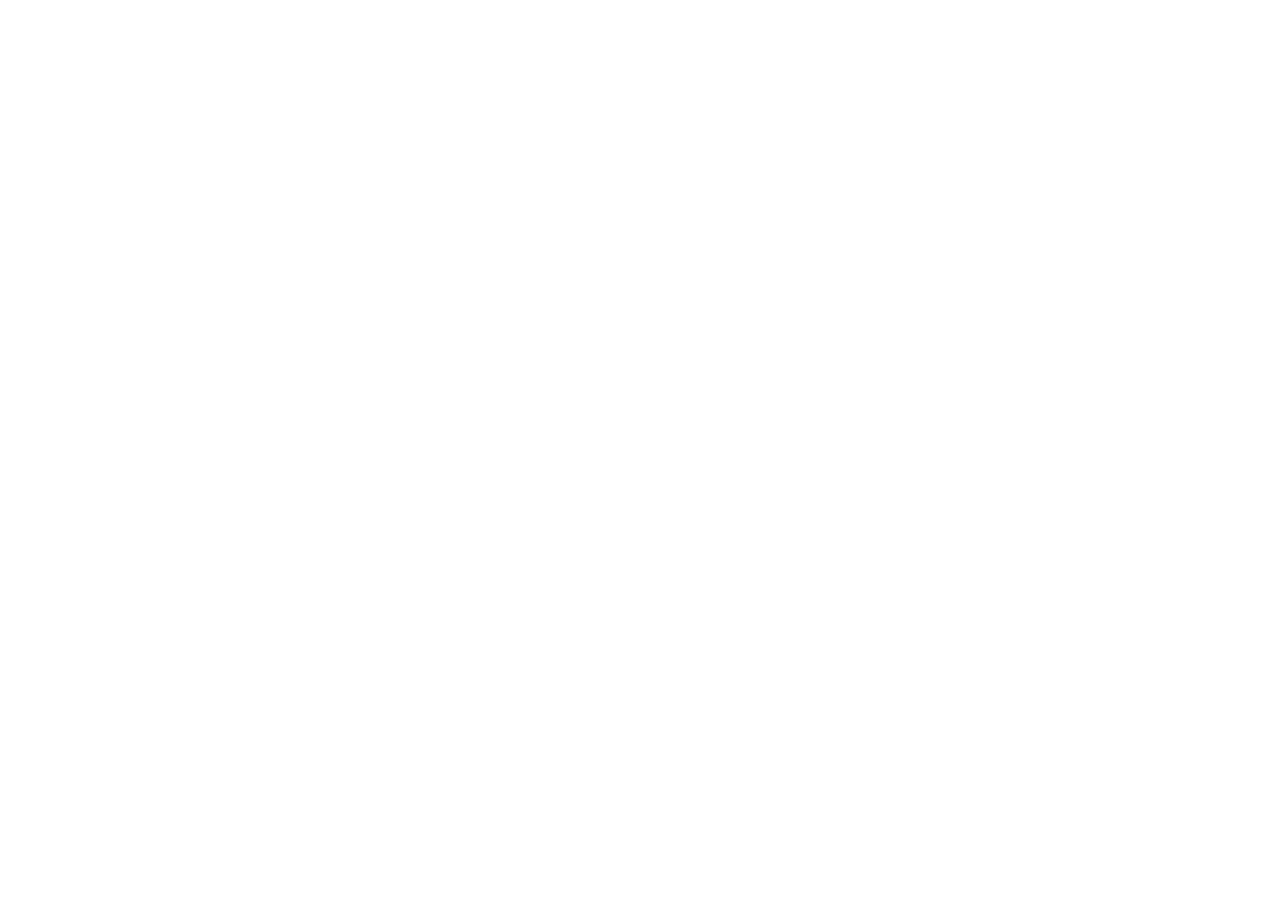
==== index.html @ 8c5609a4 "first commit" ====
<!DOCTYPE html>
<html lang="en">
<head>
    <meta charset="UTF-8">
    <meta name="viewport" content="width=device-width, initial-scale=1.0">
    <title>Document</title>
</head>
<body>
    
</body>
</html>
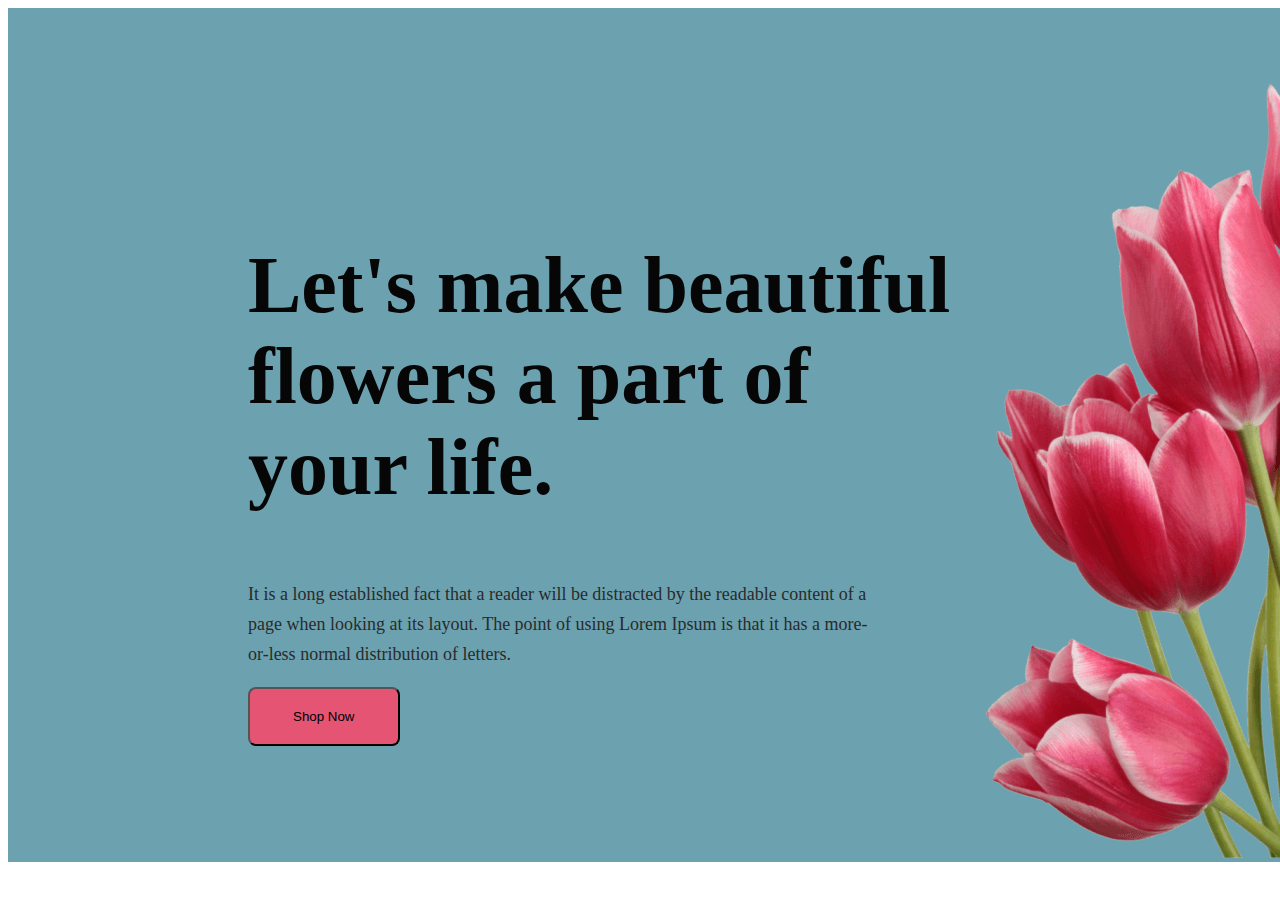
==== commit b2d68e50: "first commit" ====
--- a/index.html
+++ b/index.html
@@ -3,9 +3,36 @@
 <head>
     <meta charset="UTF-8">
     <meta name="viewport" content="width=device-width, initial-scale=1.0">
-    <title>Document</title>
+    <title>online flower shop</title>
+    <link rel="stylesheet" href="style/style.css">
 </head>
 <body>
     
+<header>
+
+
+<div class="banner">
+<div class="banner-conten">
+    <h2 class="banner-taitel">Let's make beautiful flowers a part of your life.</h2>
+<p class="pragraph">It is a long established fact that a reader will be distracted by the readable content of a page when looking at its layout. The point of using Lorem Ipsum is that it has a more-or-less normal distribution of letters.</p>
+<button class="btn"> Shop Now </button>
+</div>
+<div>
+    <img class="pic" src="Flower Asset/pngwing 10.png" all="">
+</div>
+
+</div>
+
+
+</header>
+
+<main>
+
+</main>
+
+<footer>
+
+</footer>
+
 </body>
 </html>--- a/style/style.css
+++ b/style/style.css
@@ -0,0 +1,50 @@
+
+
+.banner {
+    padding:50px 1045px 0px 240px;
+    display:flex;
+    align-items:center;
+    justify-content:space-between;
+    background:#6ca2b0;
+}
+
+.pic{
+    width: 635px;
+height: 800px;
+flex-shrink: 0;
+background: url(<path-to-image>)
+50% / cover no-repeat;
+}
+.banner-taitel {
+display: flex;
+width: 708px;
+flex-direction: column;
+flex-shrink: 0;
+
+color: #060606;
+font-family: Lato;
+font-size: 80px;
+font-style: normal;
+font-weight: 800;
+line-height: normal;
+}
+.pragraph {
+display: flex;
+width: 634px;
+flex-direction: column;
+flex-shrink: 0;
+
+color:#2b2a2a;
+font-family: Lato;
+font-size: 18px;
+font-style: normal;
+font-weight: 400;
+line-height: 30px;
+}
+.btn {display: inline-flex;
+    padding: 20px 43px;
+    align-items: flex-start;
+    gap: 10px;
+    border-radius: 8px;
+    background: #E55473;
+}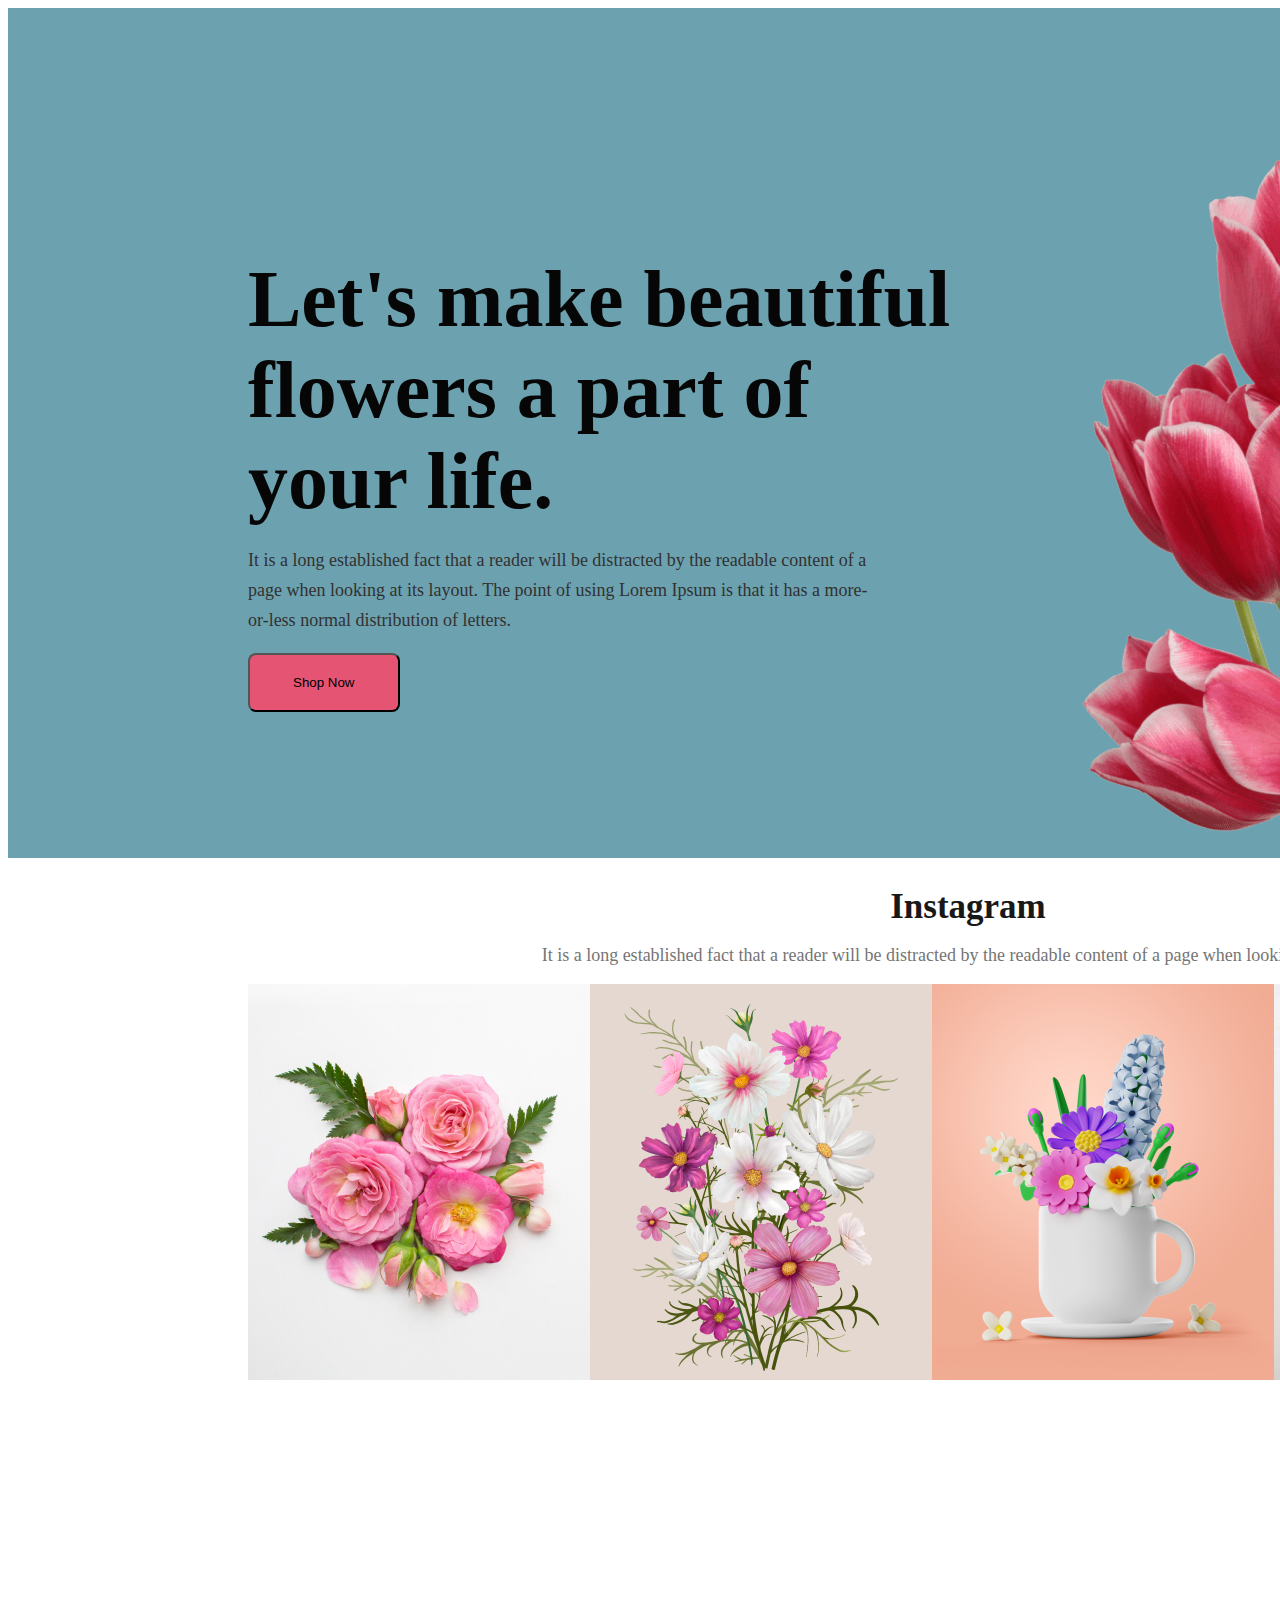
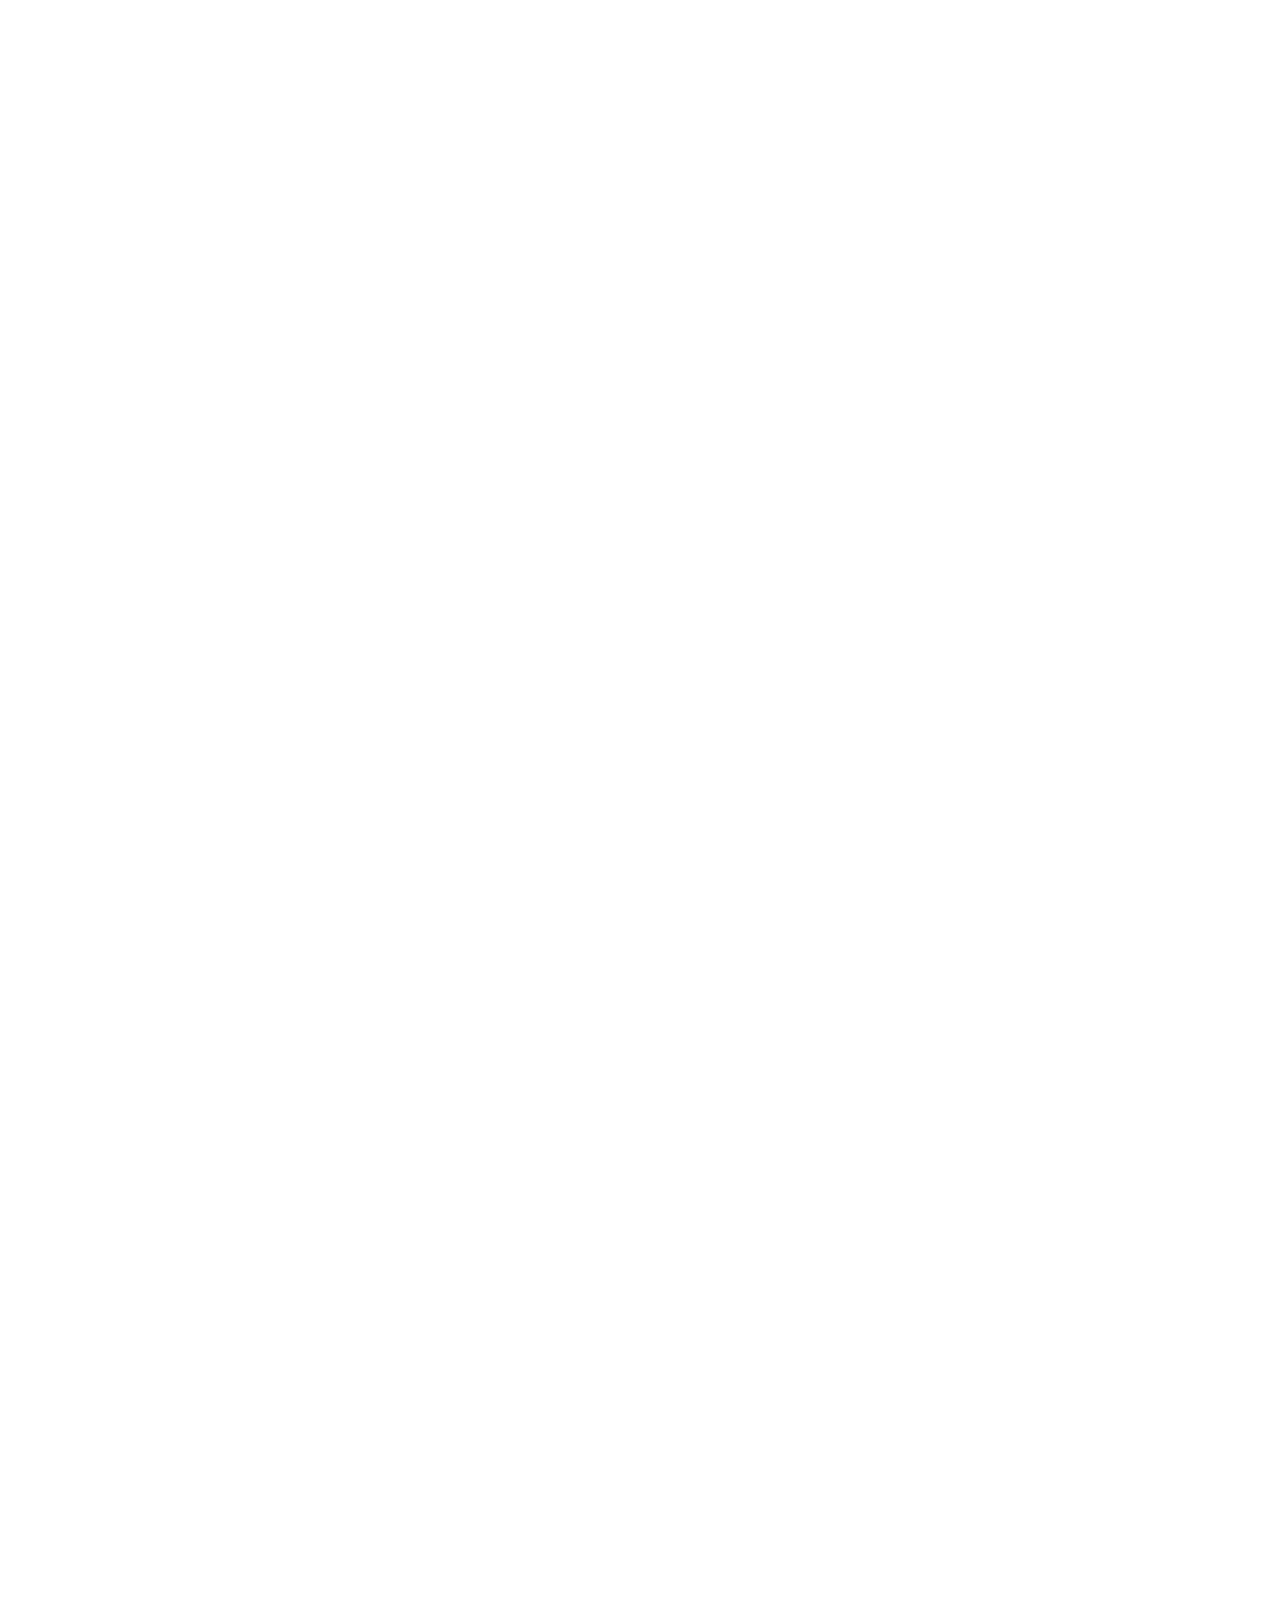
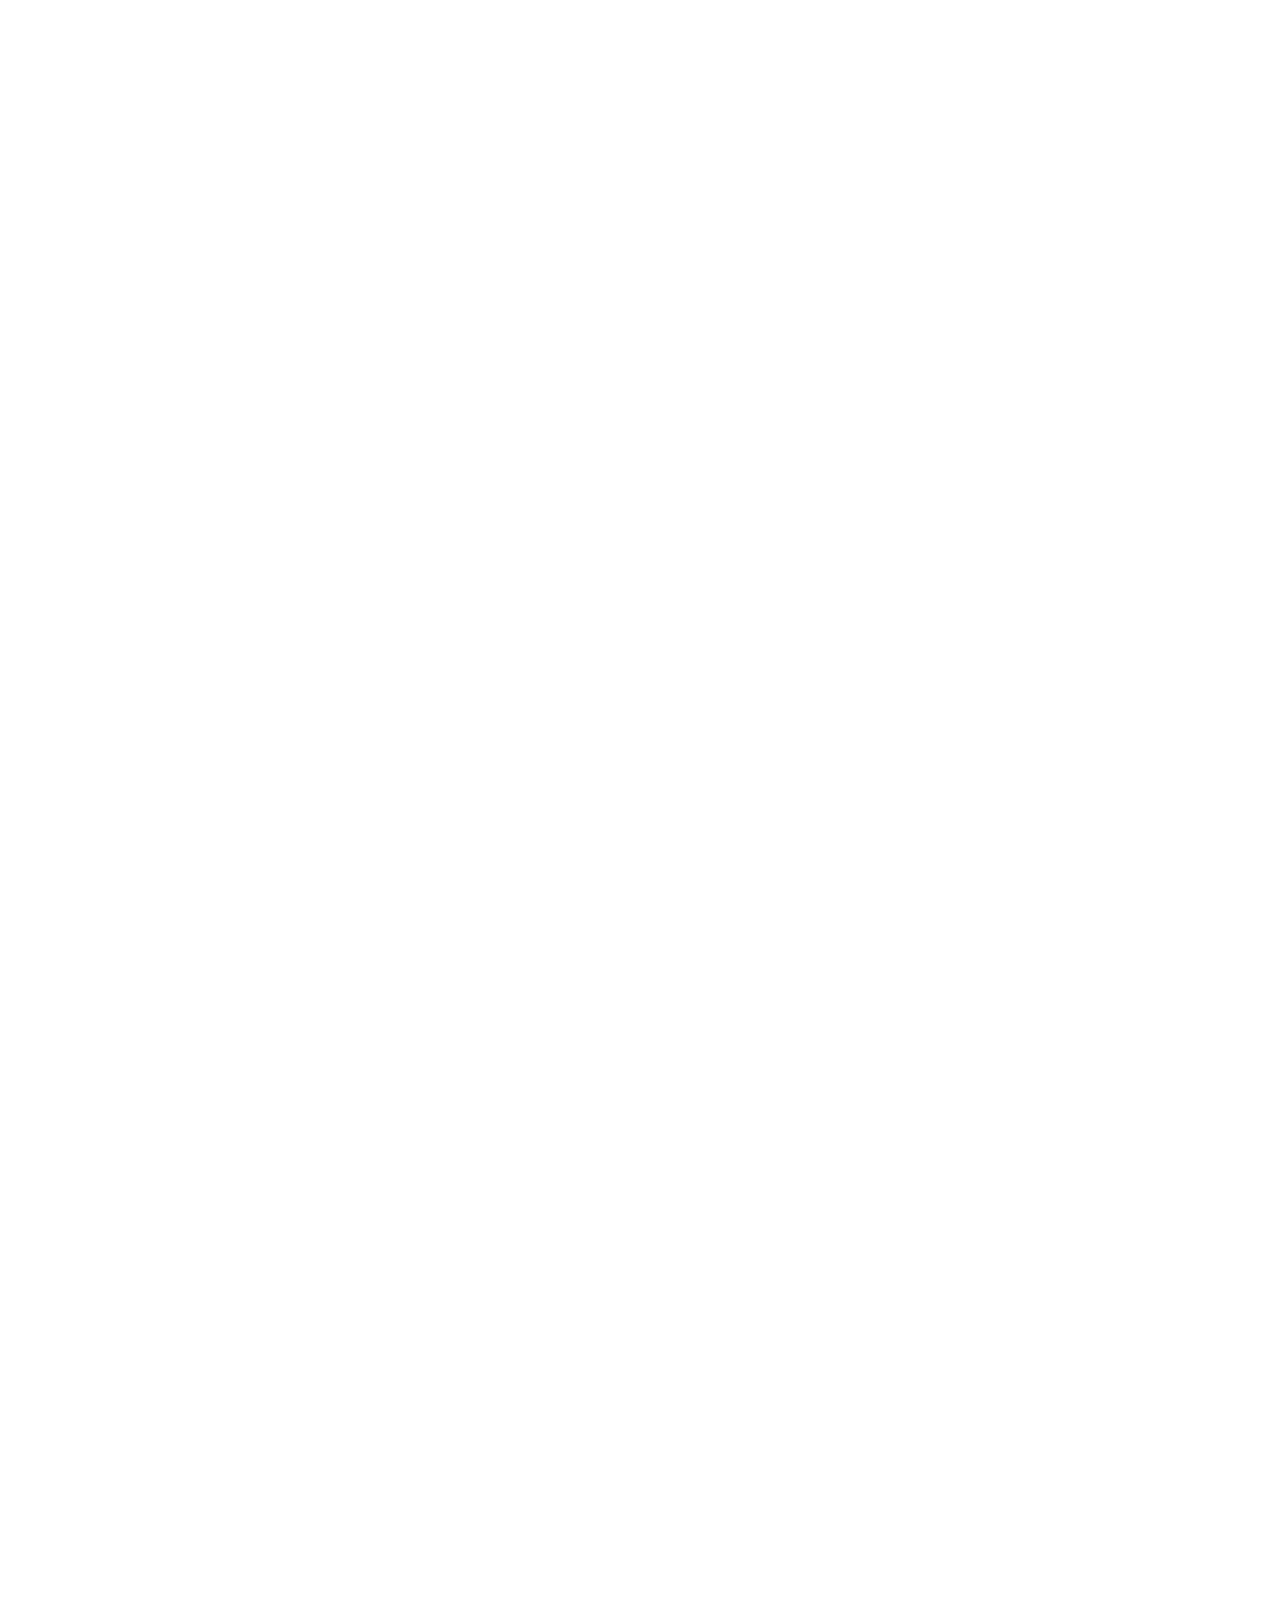
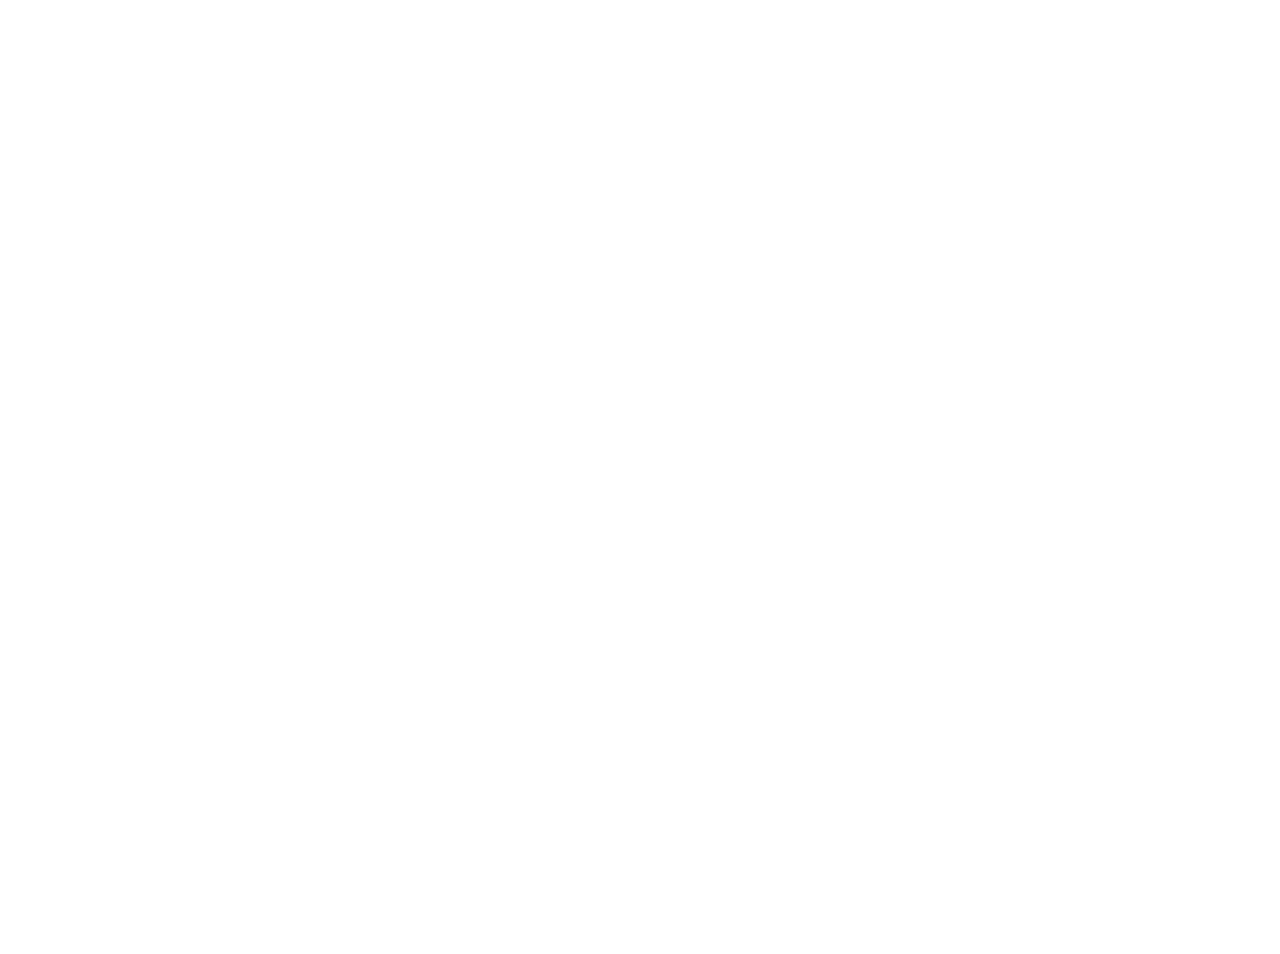
==== commit acc074dc: "first commit" ====
--- a/index.html
+++ b/index.html
@@ -8,9 +8,7 @@
 </head>
 <body>
     
-<header>
-
-
+<header class="header">
 <div class="banner">
 <div class="banner-conten">
     <h2 class="banner-taitel">Let's make beautiful flowers a part of your life.</h2>
@@ -20,14 +18,45 @@
 <div>
     <img class="pic" src="Flower Asset/pngwing 10.png" all="">
 </div>
+</div>
 
+
+<section class="desing"> 
+    <div class=" thim">
+        <h3 class="section-title">Instagram</h3>
+        <p id="what-i-do-description" class="section-description">It is a long established fact that a reader will be distracted by the readable content of a page when looking at its layout.
+        </p>
 </div>
+<div class="skills-container">
+    <div class="skill">
+        <img src="Flower Asset/Flower 01.png" alt="">
+
+    </div>
+    <div class="skill">
+        <img src="Flower Asset/Rectangle 4.png" alt="">
+
+    </div>
+    <div class="skill">
+        <img src="Flower Asset/Rectangle 5.png" alt="">
+    </div>
+    <div class="skill">
+        <img src="Flower Asset/Rectangle 6.png" alt="">
+    
+    </div>
+    
+</div>
+</section>
+
 
 
 </header>
 
+
+
+
+
 <main>
-
+<section></section>
 </main>
 
 <footer>
--- a/style/style.css
+++ b/style/style.css
@@ -1,50 +1,126 @@
 
-
+.header{
+    width: 1920px;
+    height: 850px;
+    background:#6ca2b0;
+}
 .banner {
-    padding:50px 1045px 0px 240px;
+    padding:40px 240px 0px 240px;
     display:flex;
     align-items:center;
     justify-content:space-between;
-    background:#6ca2b0;
 }
 
 .pic{
     width: 635px;
-height: 800px;
-flex-shrink: 0;
-background: url(<path-to-image>)
-50% / cover no-repeat;
+    height: 800px;
 }
 .banner-taitel {
-display: flex;
-width: 708px;
-flex-direction: column;
-flex-shrink: 0;
-
-color: #060606;
-font-family: Lato;
-font-size: 80px;
-font-style: normal;
-font-weight: 800;
-line-height: normal;
+    display: flex;
+    width: 708px;
+    flex-direction: column;
+    color: #060606;
+    font-family: Lato;
+    font-size: 80px;
+    font-weight: 800;
+    margin-bottom: 0px;
 }
 .pragraph {
-display: flex;
-width: 634px;
-flex-direction: column;
-flex-shrink: 0;
+    display: flex;
+    width: 634px;
+    color:#323131;
+    font-family: Lato;
+    font-size: 18px;
+    font-weight: 400;
+    line-height: 30px;
+}
+.btn {
+    display: inline-flex;
+    padding: 20px 43px;
+    align-items: flex-start;
+    gap: 10px;
+    border-radius: 8px;
+    background: #E55473;
+}
 
-color:#2b2a2a;
+
+
+
+.about{
+    width: 1922px;
+    height: 620px;
+    flex-shrink: 0;
+    border-radius: 8px;
+background: rgba(229, 84, 115, 0.05);
+}
+.class-about{
+    text-align: center;
+}
+.about-taitle{
+    color: #272727;
+    font-family: Lato;
+    font-size: 40px;
+    font-style: normal;
+    font-weight: 800;
+    line-height: normal;
+}
+.about-descriptionn{
+    display: flex;
+    width: 594px;
+    flex-direction: column;
+    flex-shrink: 0;
+    color: rgba(39, 39, 39, 0.60);
+text-align: center;
 font-family: Lato;
 font-size: 18px;
 font-style: normal;
 font-weight: 400;
 line-height: 30px;
 }
-.btn {display: inline-flex;
+.sbout-btn{
+   
+    display: inline-flex;
     padding: 20px 43px;
     align-items: flex-start;
     gap: 10px;
     border-radius: 8px;
-    background: #E55473;
+background: #E55473;
+}
+.photo{
+width: 318px;
+height: 420px;
+flex-shrink: 0;
+
+}
+
+
+
+
+.skills-container{
+    display: flex;
+    width: 342px;
+height: 396px;
+flex-shrink: 0;
+margin-right: 240px;
+margin-left: 240px;
+background: #FFF;
+}
+.desing{
+width: 1920px;
+height: 4867px;
+}
+
+.section-title {
+    color: #181818;
+    text-align: center;
+    font-size: 35px;
+    font-weight: 700;
+    margin-bottom: 0px;
+
+}
+.section-description {
+    color: #757575;
+    text-align: center;
+    font-size: 18px;
+   gap: 50px;
 }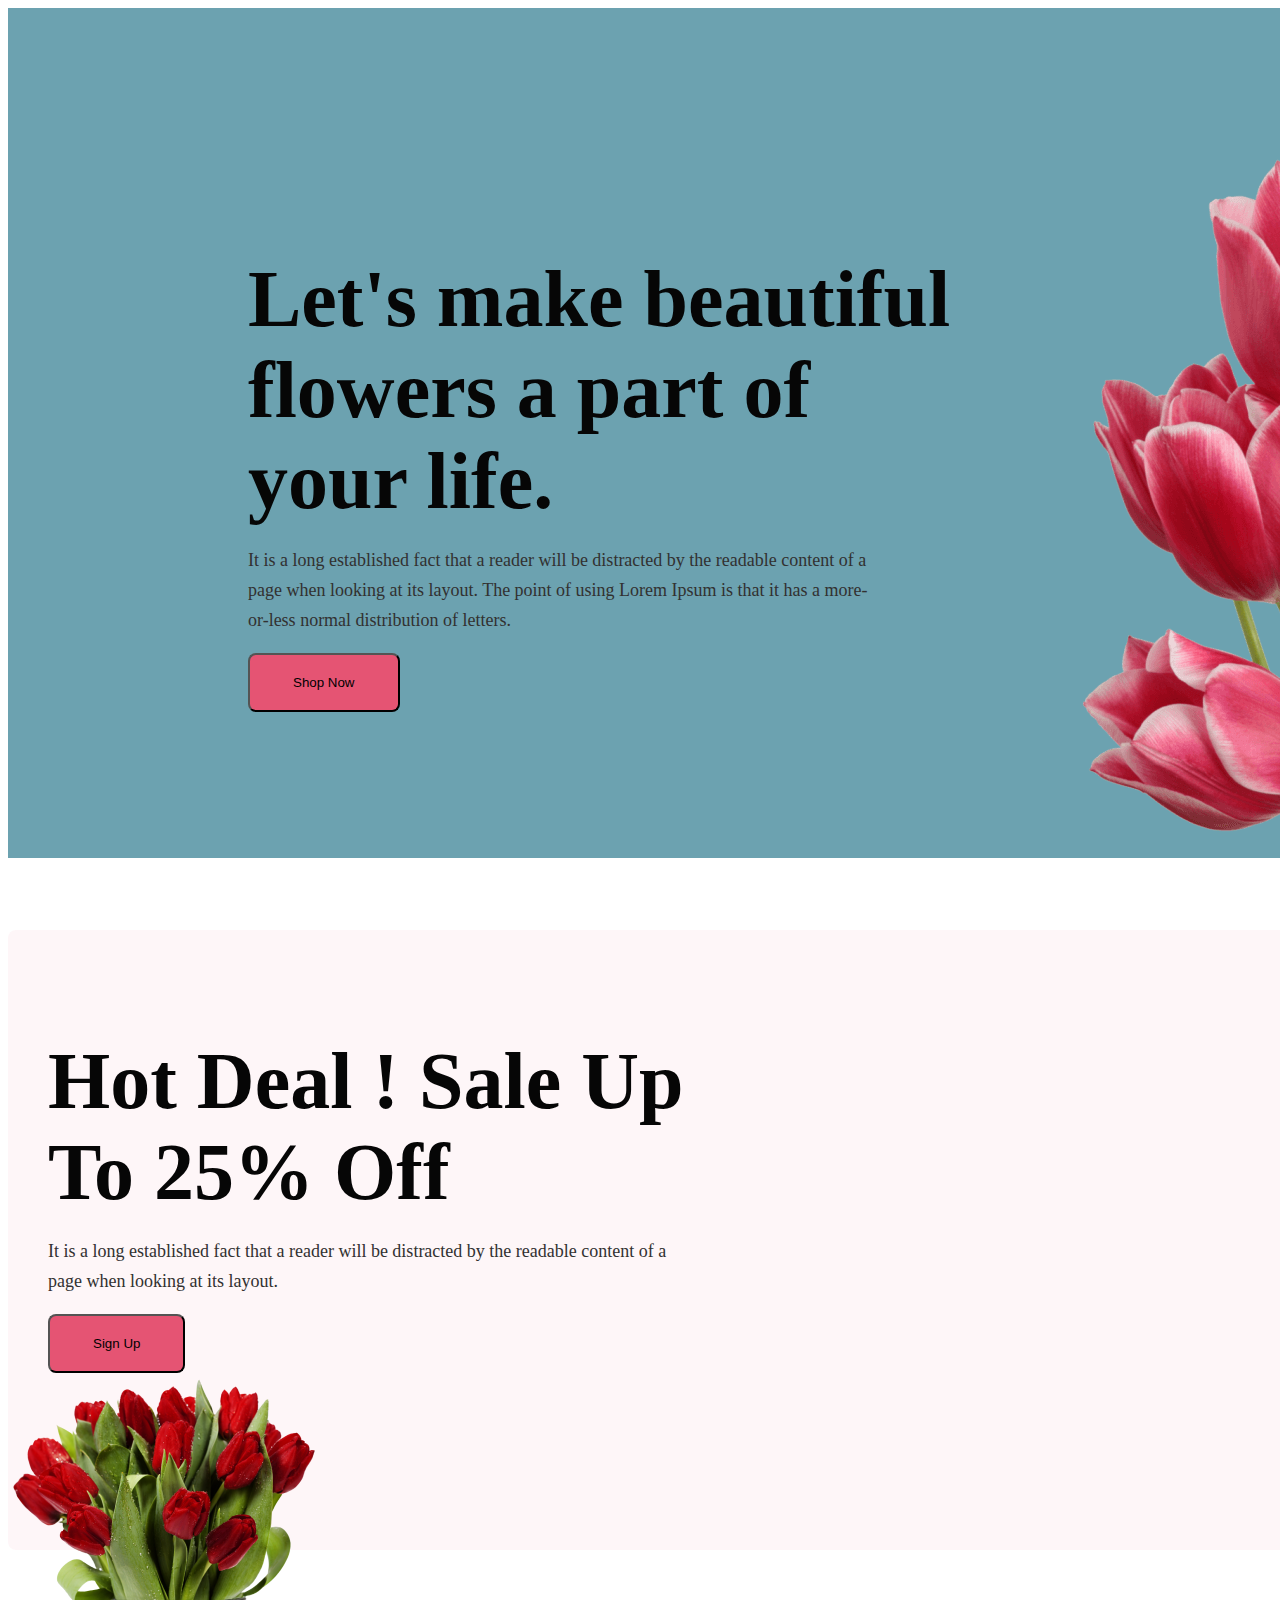
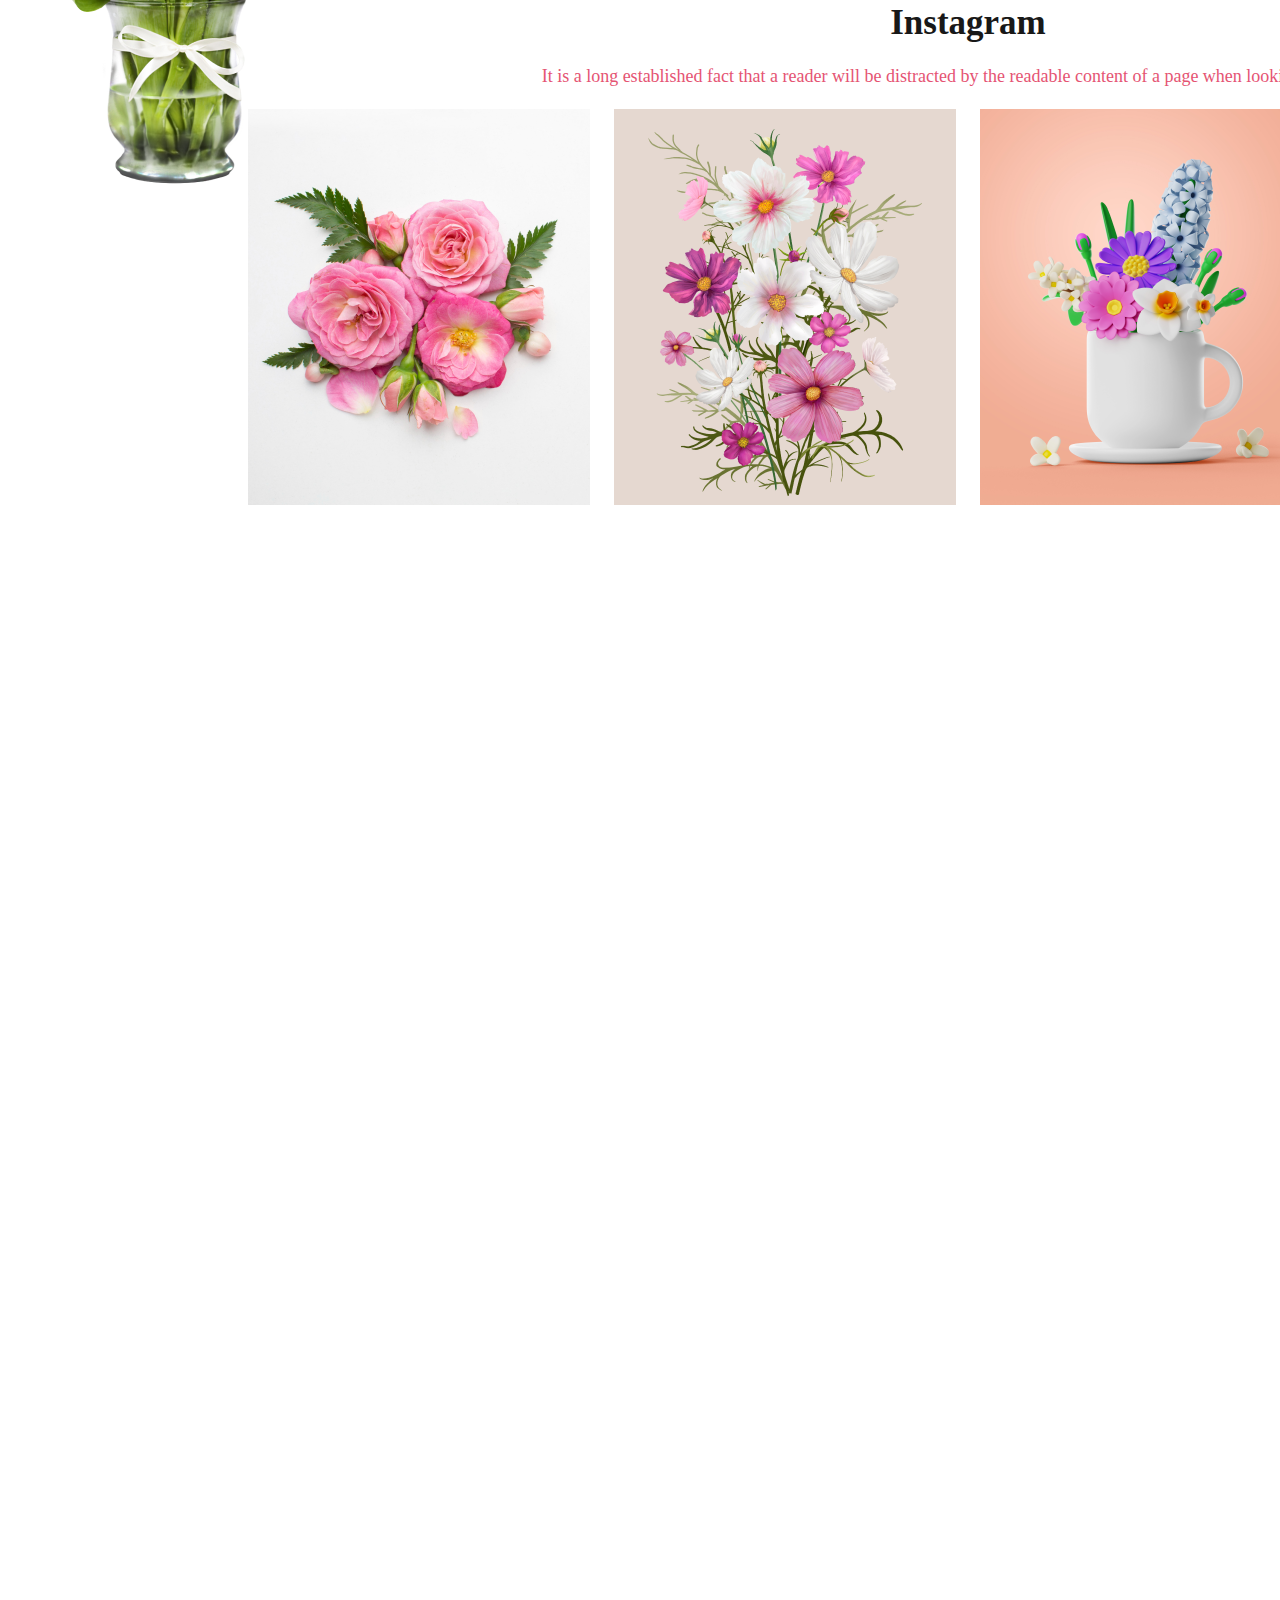
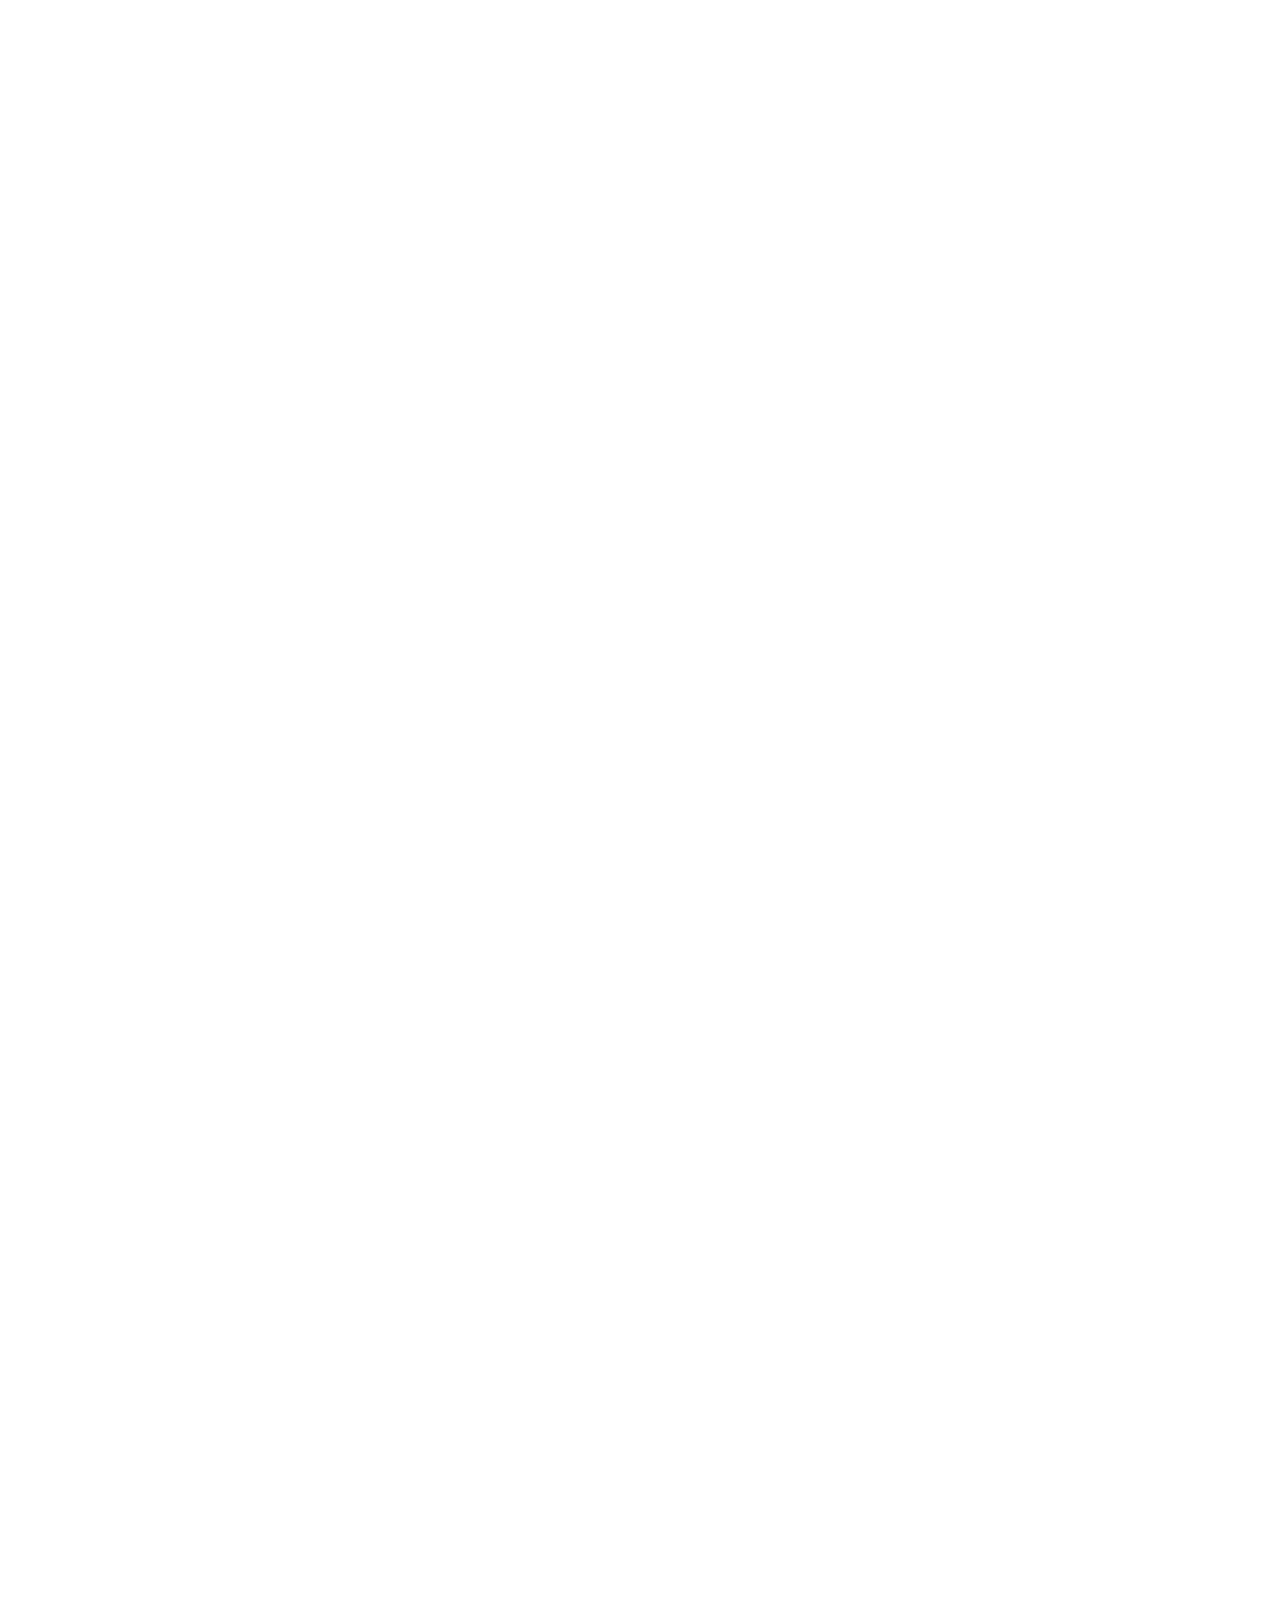
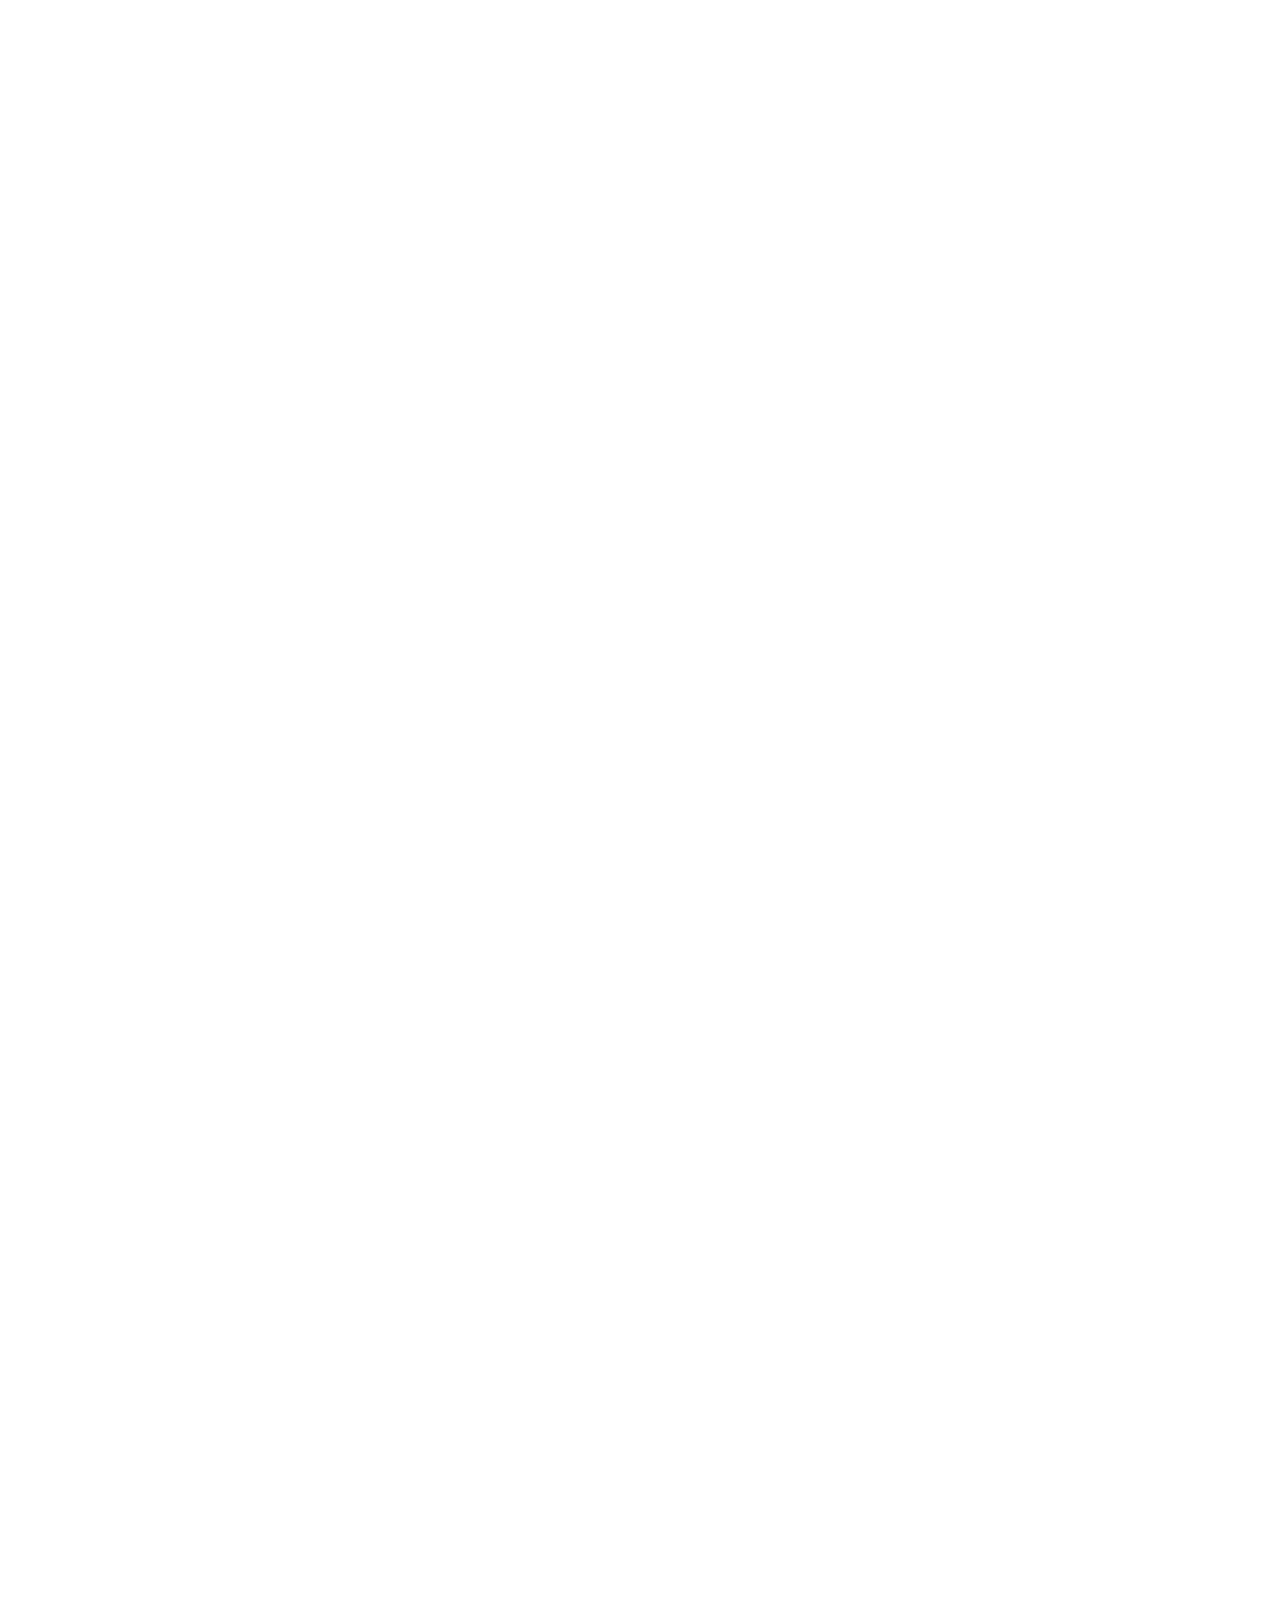
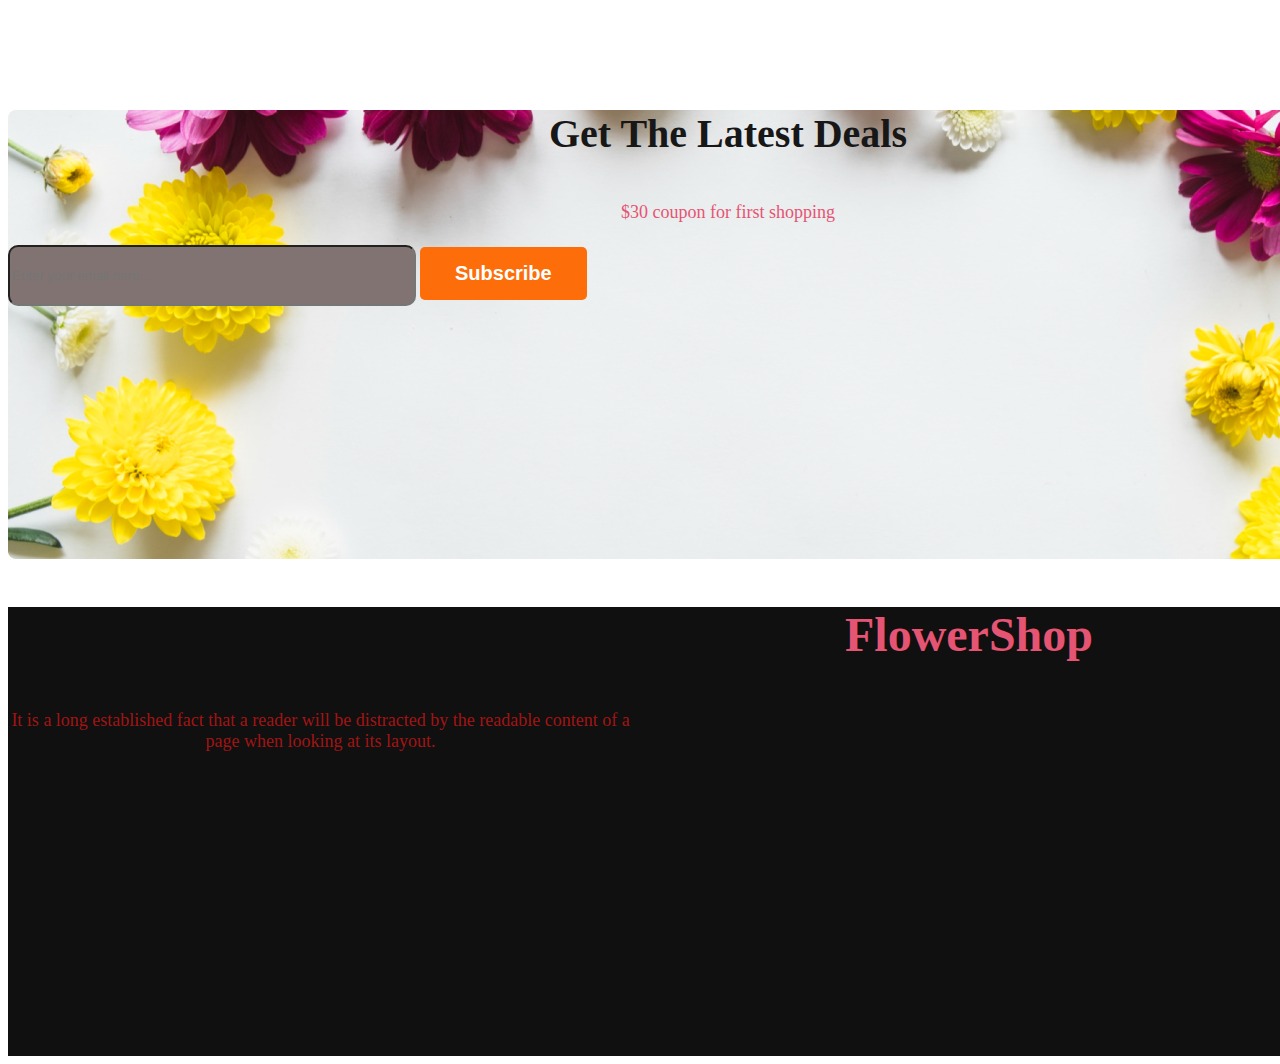
==== commit 824cec13: "first commit" ====
--- a/index.html
+++ b/index.html
@@ -4,11 +4,16 @@
     <meta charset="UTF-8">
     <meta name="viewport" content="width=device-width, initial-scale=1.0">
     <title>online flower shop</title>
+    <link rel="preconnect" href="https://fonts.googleapis.com">
+    <link rel="preconnect" href="https://fonts.gstatic.com" crossorigin>
+    <link href="https://fonts.googleapis.com/css2?family=Open+Sans:ital,wght@0,700;0,800;1,400&display=swap" rel="stylesheet">
+
     <link rel="stylesheet" href="style/style.css">
 </head>
 <body>
     
-<header class="header">
+<header>
+    <section class="header">
 <div class="banner">
 <div class="banner-conten">
     <h2 class="banner-taitel">Let's make beautiful flowers a part of your life.</h2>
@@ -16,11 +21,31 @@
 <button class="btn"> Shop Now </button>
 </div>
 <div>
-    <img class="pic" src="Flower Asset/pngwing 10.png" all="">
+    <img class="pic" src="imagas/pngwing 10.png" all="">
 </div>
 </div>
+</section>
+<br>
+<br>
+<br>
+<br>
+<section class="header-name">
+
+    <div class="main">
+        <div class="banner-conten">
+            <h2 class="banner-taitel">Hot Deal ! Sale Up To 25% Off</h2>
+        <p class="pragraph">It is a long established fact that a reader will be distracted by the readable content of a page when looking at its layout.</p>
+        <button class="btn"> Sign Up </button>
+        </div>
+    </div>
+        <div>
+
+            <img class="pngwing8" src="imagas/pngwing 8.png" all="">
+        </div>
 
 
+</section>
+<br>
 <section class="desing"> 
     <div class=" thim">
         <h3 class="section-title">Instagram</h3>
@@ -29,38 +54,40 @@
 </div>
 <div class="skills-container">
     <div class="skill">
-        <img src="Flower Asset/Flower 01.png" alt="">
+        <img src="imagas/Flower 01.png" alt="">
 
     </div>
     <div class="skill">
-        <img src="Flower Asset/Rectangle 4.png" alt="">
+        <img src="imagas/Rectangle 4.png" alt="">
 
     </div>
     <div class="skill">
-        <img src="Flower Asset/Rectangle 5.png" alt="">
+        <img src="imagas/Rectangle 5.png" alt="">
     </div>
     <div class="skill">
-        <img src="Flower Asset/Rectangle 6.png" alt="">
-    
+        <img src="imagas/Rectangle 6.png" alt="">
     </div>
-    
 </div>
 </section>
-
-
-
+<section>
+    <section class="footer-column">
+        <div>
+        <h3 class="style-main">Get The Latest Deals</h3>
+        <p id="what-i-do-description" class="section-description">$30 coupon for first shopping
+             </p>
+                <input class="bton-primary" type="email"name="" placeholder="Enter your email here...."id="">
+        <input class="Subscribe" type="submit"value="Subscribe" >
+            </div>
+    </section>
+</section>
 </header>
-
-
-
-
-
 <main>
-<section></section>
+    
 </main>
 
-<footer>
-
+<footer class="main-footer">
+<h3 class="FlowerShop">FlowerShop</h3>
+<p class="content">It is a long established fact that a reader will be distracted by the readable content of a page when looking at its layout.</p>
 </footer>
 
 </body>
--- a/style/style.css
+++ b/style/style.css
@@ -46,10 +46,36 @@
 
 
 
+.main{
+    padding:40px 40px 0px 40px;
+    display:flex;
+    align-items:center;
+    justify-content:space-between;
+}
+  
+
+
+
+.header-name {
+    width: 1922px;
+height: 620px;
+flex-shrink: 0;
+border-radius: 8px;
+background: rgba(229, 84, 115, 0.05);
+}
+.pngwing8{
+    width: 318px;
+height: 420px;
+}
+
+
+
+
+
+
 .about{
     width: 1922px;
     height: 620px;
-    flex-shrink: 0;
     border-radius: 8px;
 background: rgba(229, 84, 115, 0.05);
 }
@@ -68,8 +94,7 @@
     display: flex;
     width: 594px;
     flex-direction: column;
-    flex-shrink: 0;
-    color: rgba(39, 39, 39, 0.60);
+    color: #fff;
 text-align: center;
 font-family: Lato;
 font-size: 18px;
@@ -89,7 +114,6 @@
 .photo{
 width: 318px;
 height: 420px;
-flex-shrink: 0;
 
 }
 
@@ -100,7 +124,7 @@
     display: flex;
     width: 342px;
 height: 396px;
-flex-shrink: 0;
+gap: 24px;
 margin-right: 240px;
 margin-left: 240px;
 background: #FFF;
@@ -123,4 +147,80 @@
     text-align: center;
     font-size: 18px;
    gap: 50px;
+}
+
+.footer-column{
+    width: 1440px;
+height: 449px;
+background-image: url('../imagas/Rectangle\ 9.png');
+}
+
+
+
+.main-style{
+    width: 1440px;
+height: 449px;
+flex-shrink: 0;
+border-radius: 8px;
+background-image: url('../flower asset/Rectangle\ 9.png');
+}
+.style-main{
+    color: #171717;
+    text-align: center;
+    font-family: Lato;
+    font-size: 40px;
+    font-style: normal;
+    font-weight: 800;
+    line-height: normal;
+    
+}
+#what-i-do-description{
+    color:#E55473;
+    text-align: center;
+    font-family: Lato;
+    font-size: 18px;
+    font-style: normal;
+    font-weight: 400;
+    line-height: 30px;
+}
+.bton-primary{
+    width: 400px;
+    height: 55px;
+    border-radius: 10px;
+    background: #827373;
+    margin-right: auto;
+}
+.Subscribe{
+    border-radius: 5px;
+background: #fd6e0a;
+border: 0;
+color: white;
+font-size: 20px;
+font-weight: 700;
+padding: 15px 35px;
+}
+
+
+.main-footer{
+   text-align: center;
+    width: 1922px;
+    height: 449px;
+    flex-shrink: 0;
+    background: #111010;
+}
+.FlowerShop{
+    color: #E55473;
+    font-family: Lato;
+    font-size: 48px;
+  text-align: center;
+    font-weight: 800;
+}
+.content{
+    text-align: center;
+    display: flex;
+    width: 625px;
+    color: rgba(181, 21, 21, 0.9);
+font-family: Lato;
+font-size: 18px;
+
 }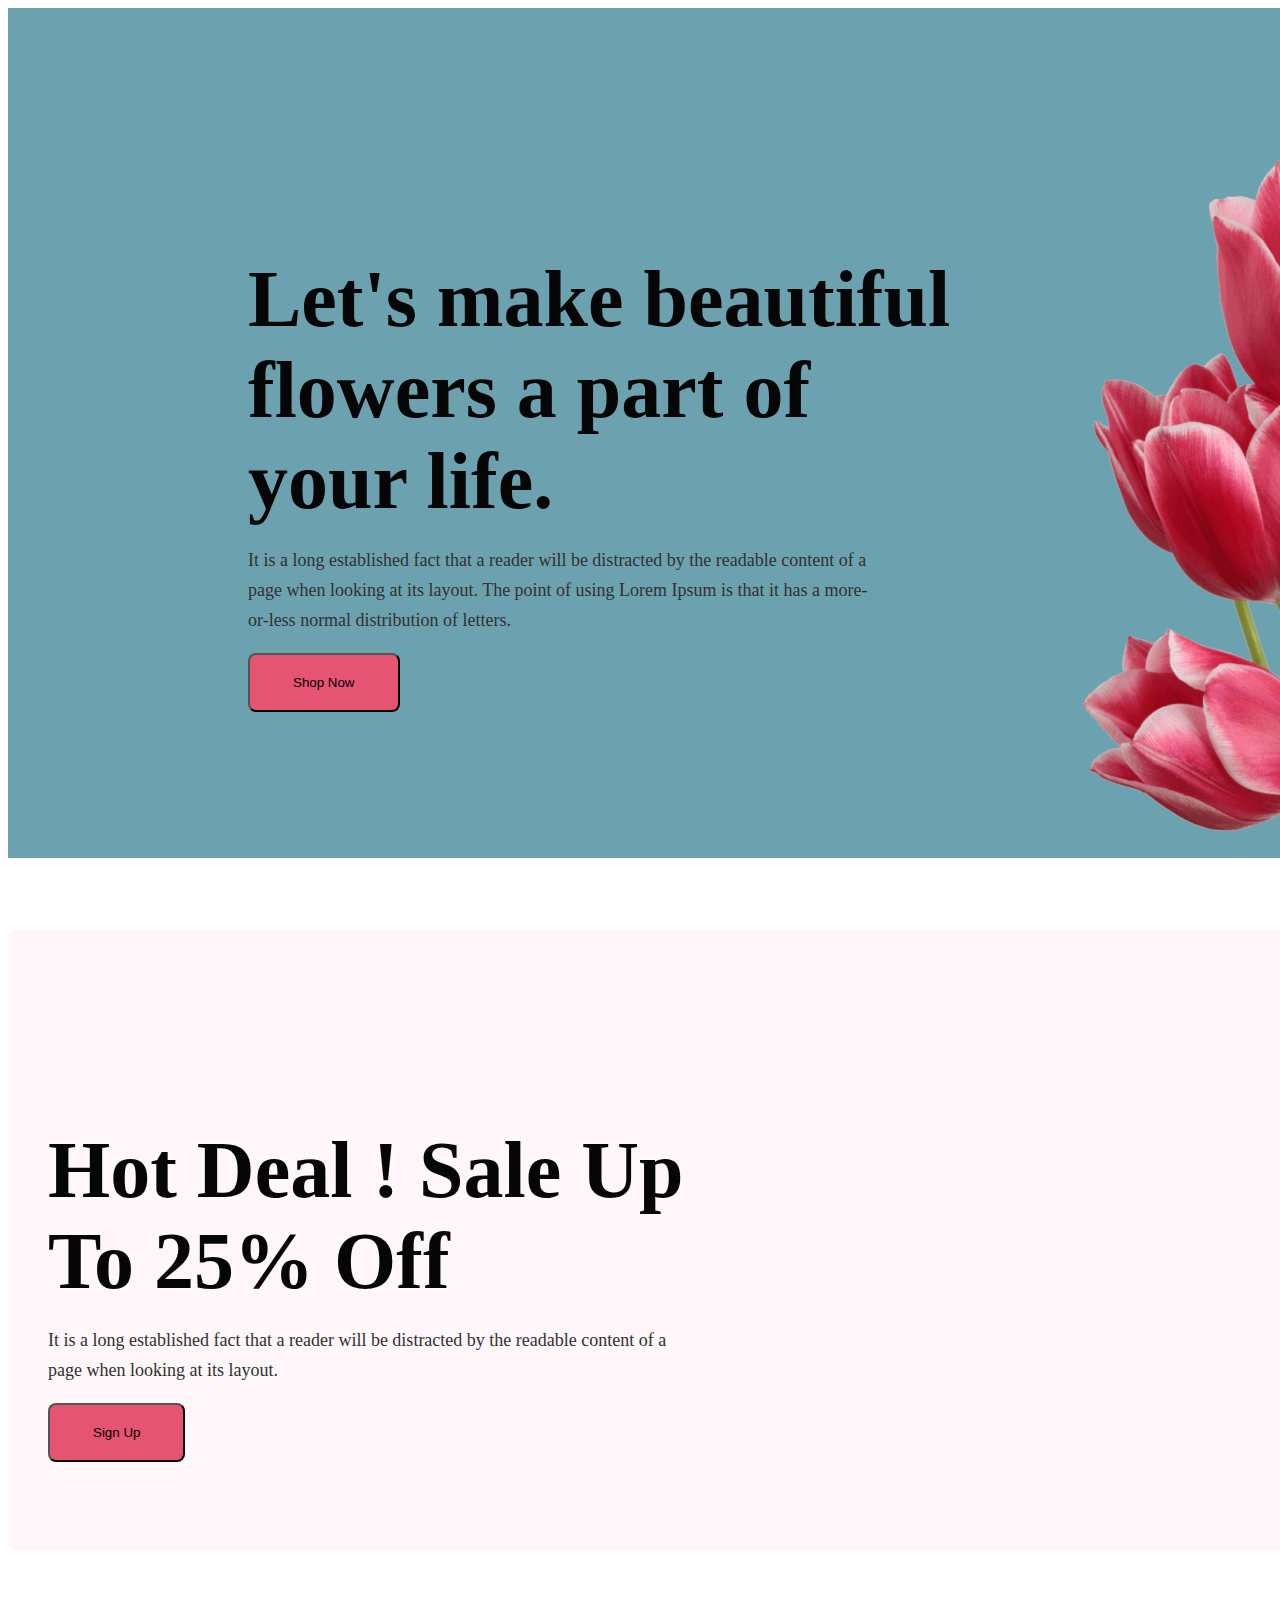
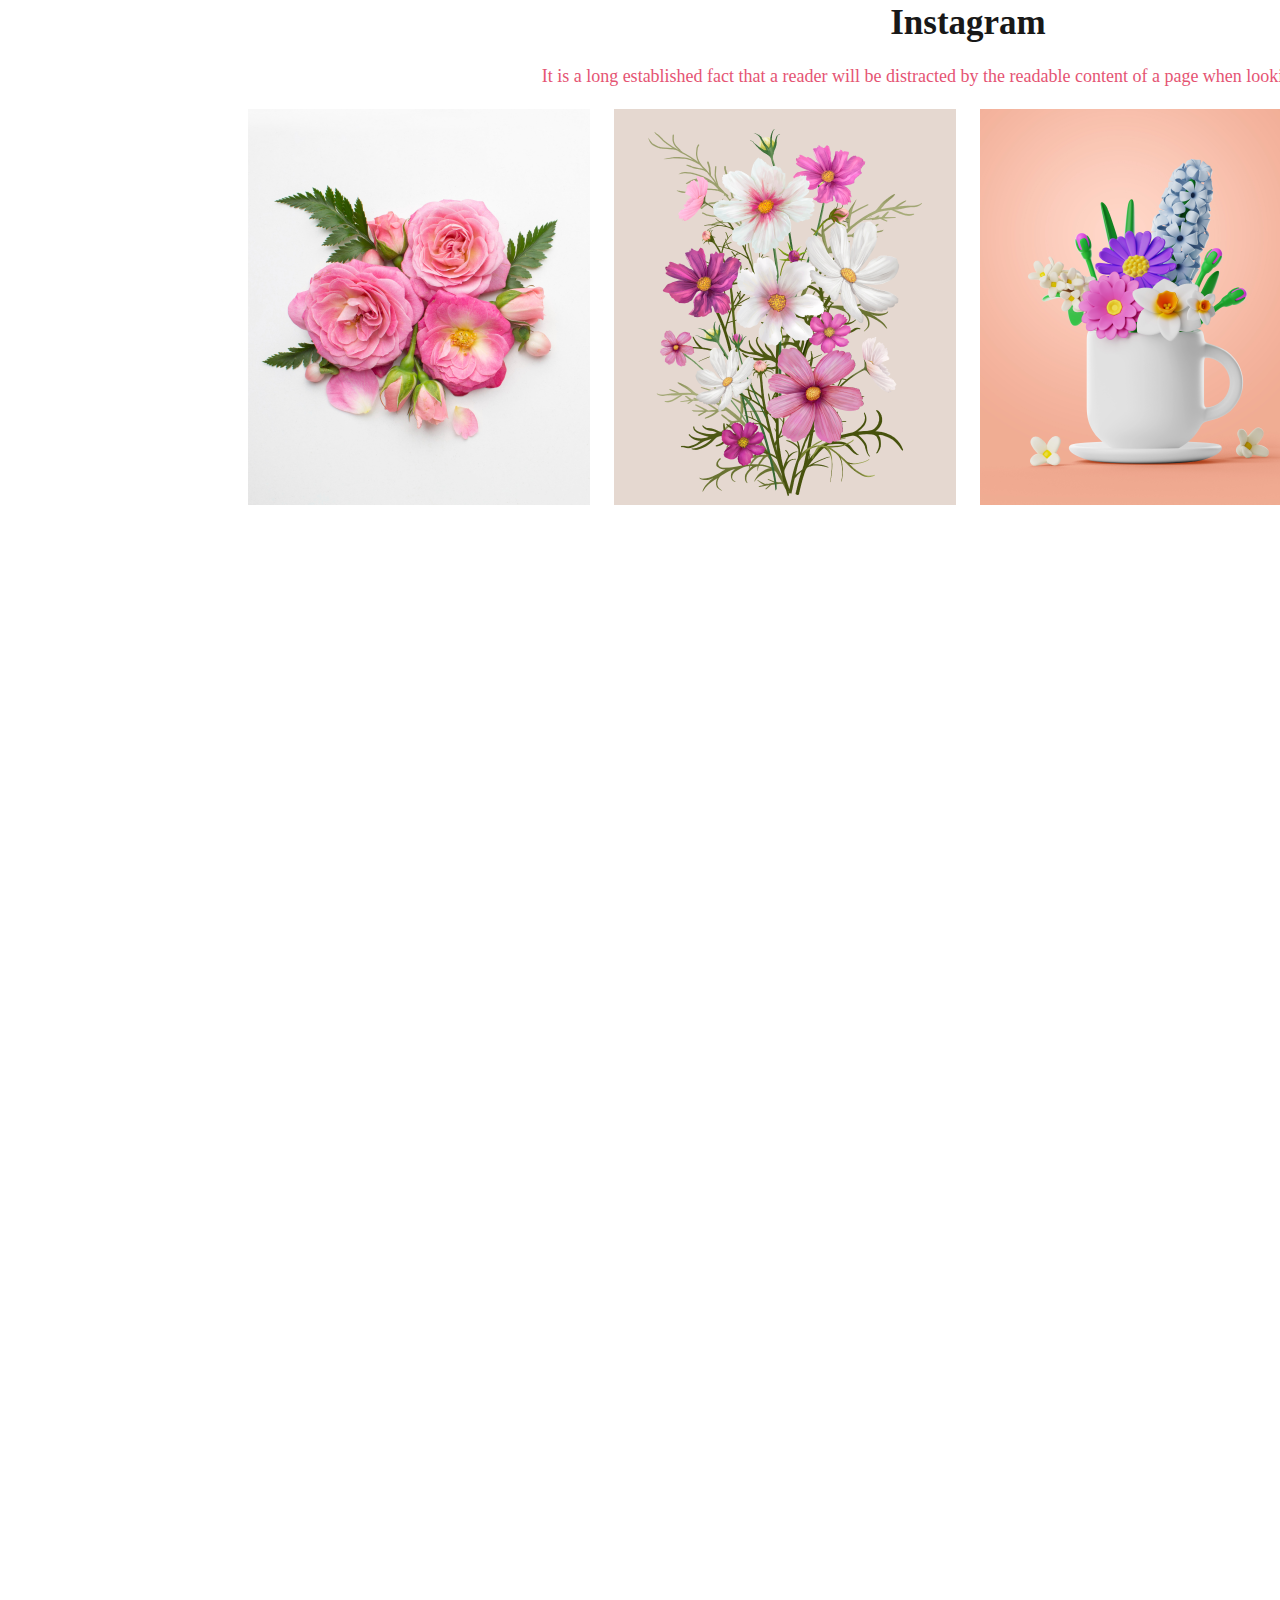
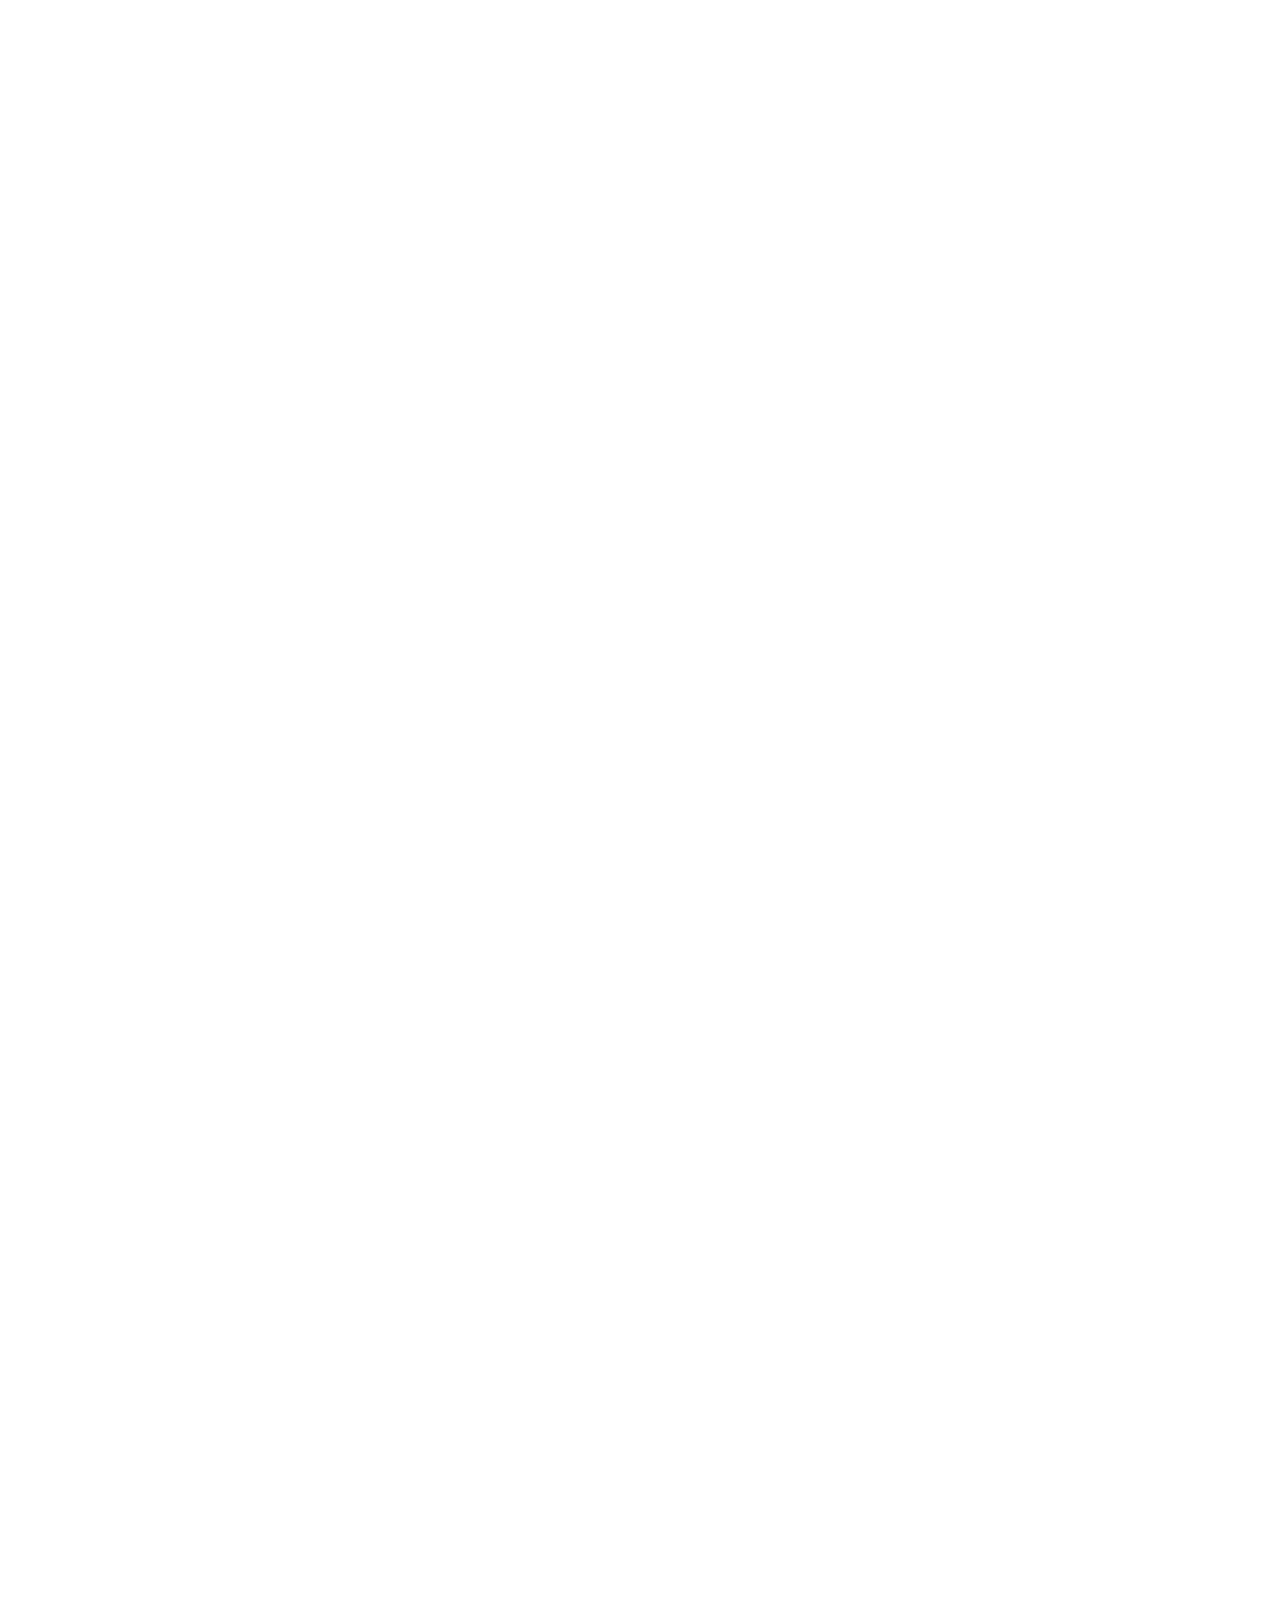
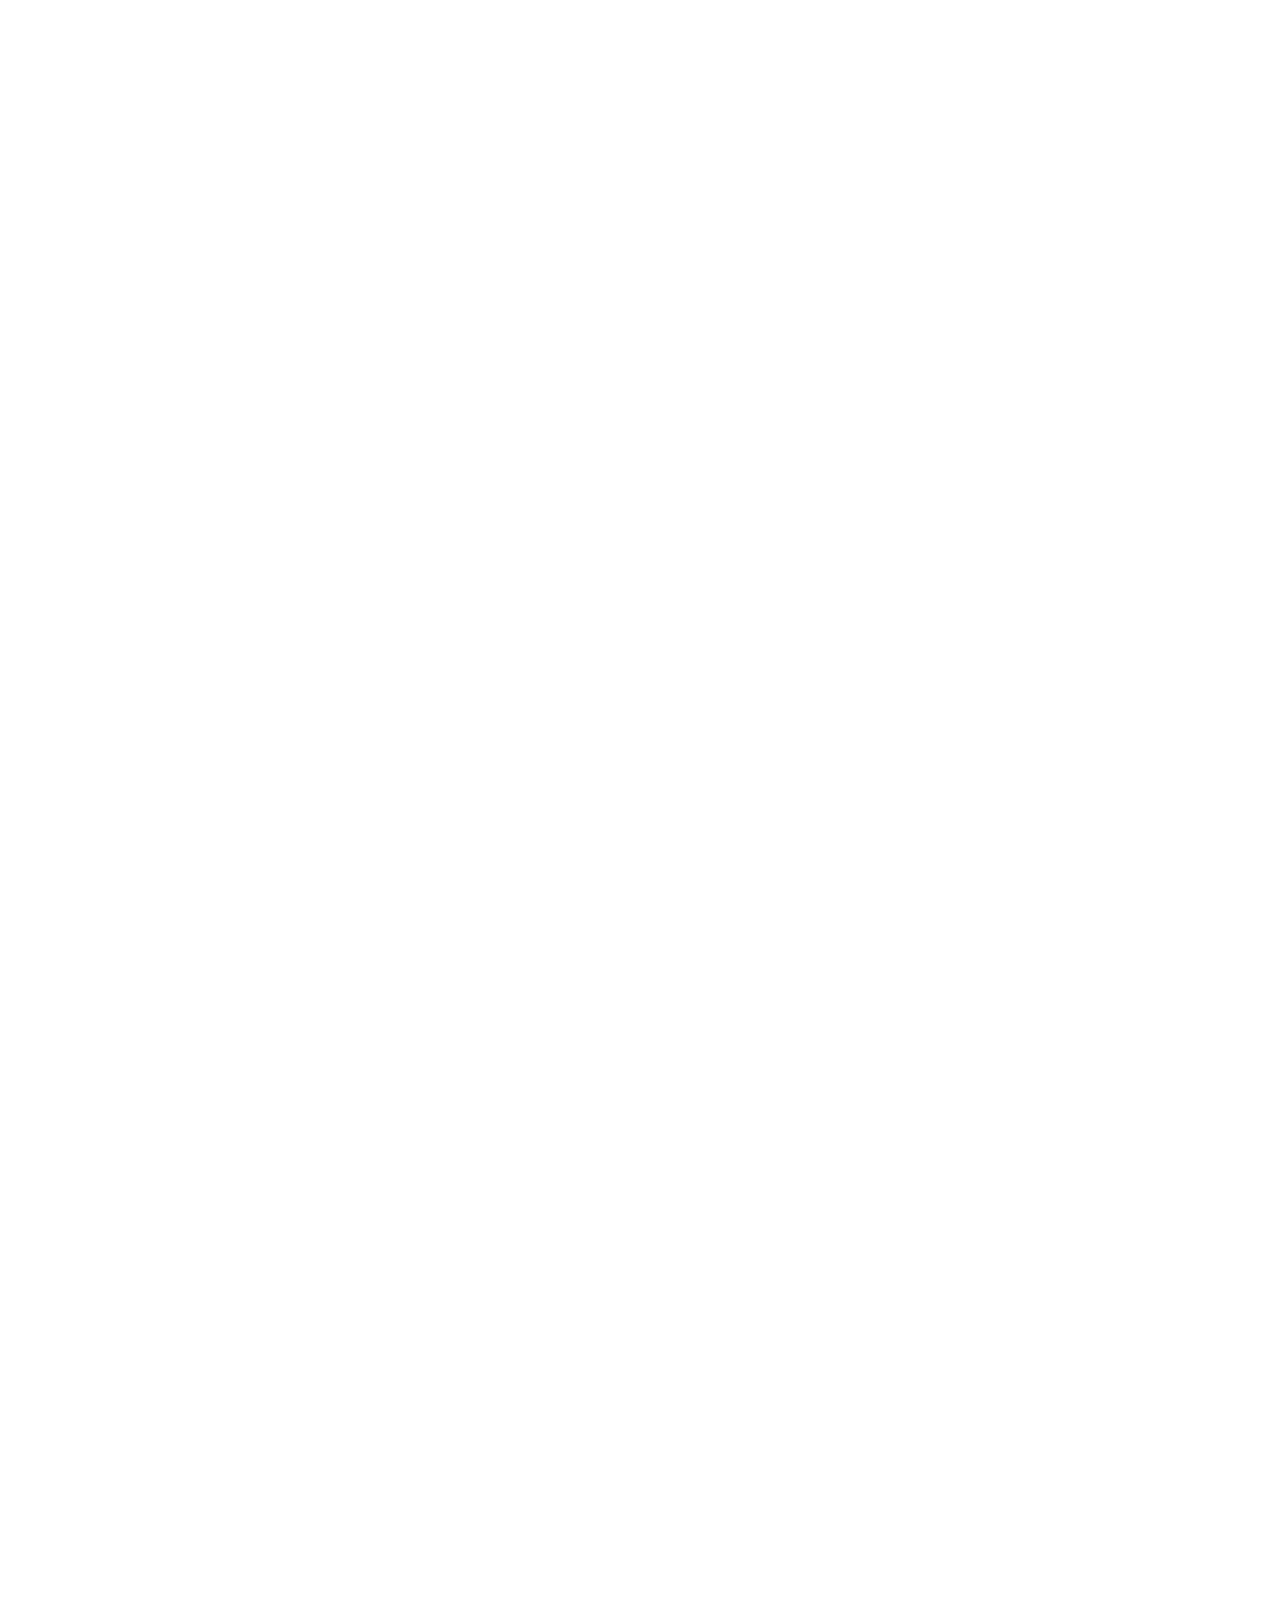
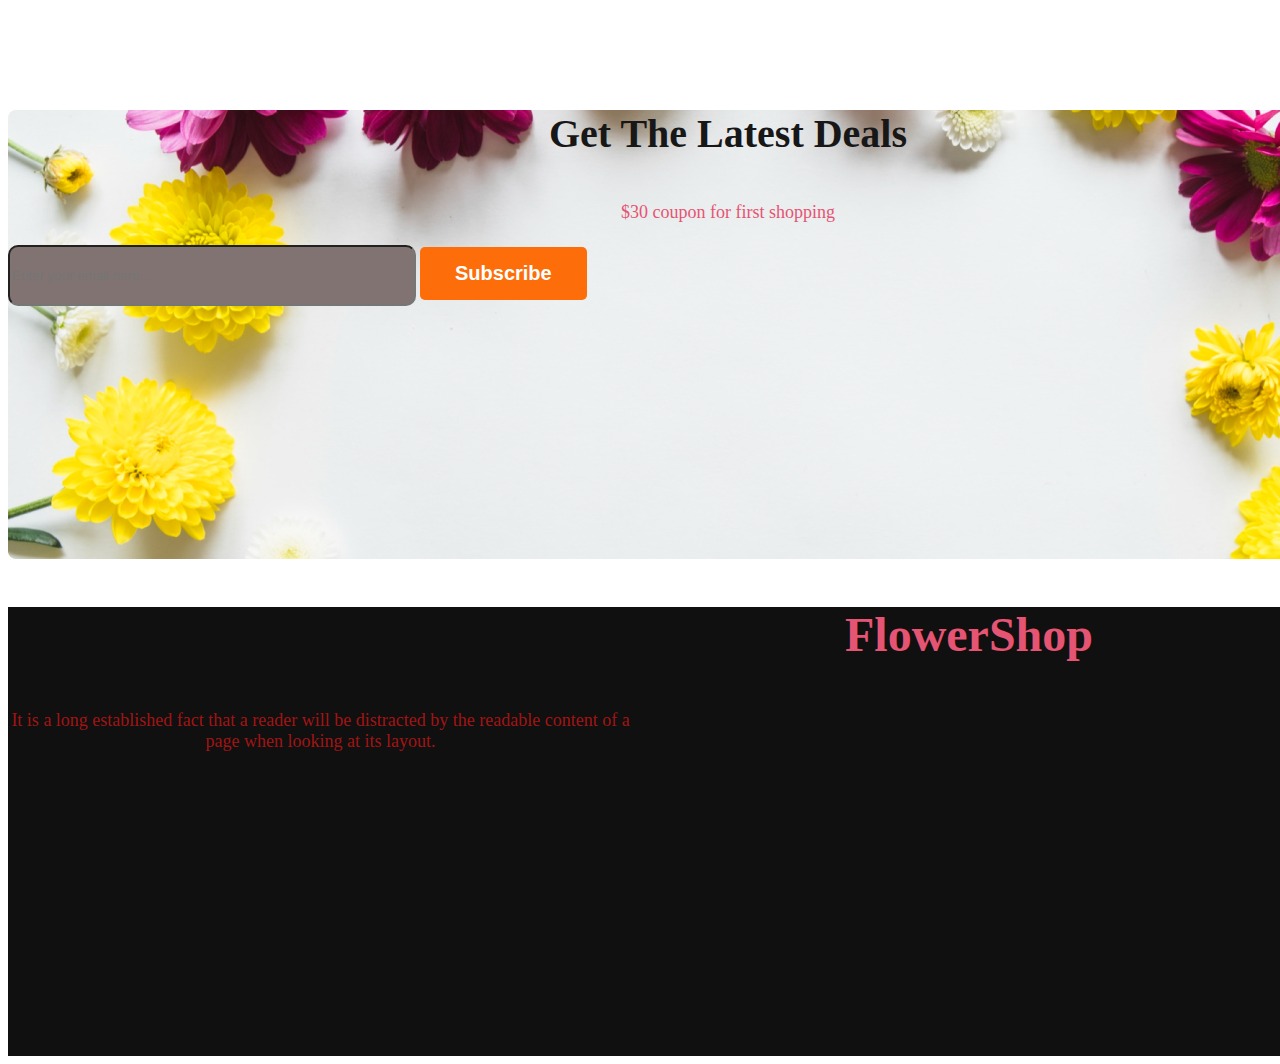
==== commit 19738a27: "first commit" ====
--- a/index.html
+++ b/index.html
@@ -30,7 +30,6 @@
 <br>
 <br>
 <section class="header-name">
-
     <div class="main">
         <div class="banner-conten">
             <h2 class="banner-taitel">Hot Deal ! Sale Up To 25% Off</h2>
@@ -39,11 +38,8 @@
         </div>
     </div>
         <div>
-
-            <img class="pngwing8" src="imagas/pngwing 8.png" all="">
+            <img class="pngwing" src="imagas/pngwing 8.png" all="">
         </div>
-
-
 </section>
 <br>
 <section class="desing"> 
--- a/style/style.css
+++ b/style/style.css
@@ -45,7 +45,6 @@
 
 
 
-
 .main{
     padding:40px 40px 0px 40px;
     display:flex;
@@ -57,13 +56,16 @@
 
 
 .header-name {
-    width: 1922px;
-height: 620px;
-flex-shrink: 0;
-border-radius: 8px;
-background: rgba(229, 84, 115, 0.05);
-}
-.pngwing8{
+     width: 1922px;
+     height: 620px;
+    flex-shrink: 0;
+    border-radius: 8px;
+    background: rgba(229, 84, 115, 0.05);
+    display:flex;
+    align-items:center;
+    justify-content:space-between;
+}
+.pngwing{
     width: 318px;
 height: 420px;
 }
@@ -220,6 +222,7 @@
     display: flex;
     width: 625px;
     color: rgba(181, 21, 21, 0.9);
+
 font-family: Lato;
 font-size: 18px;
 
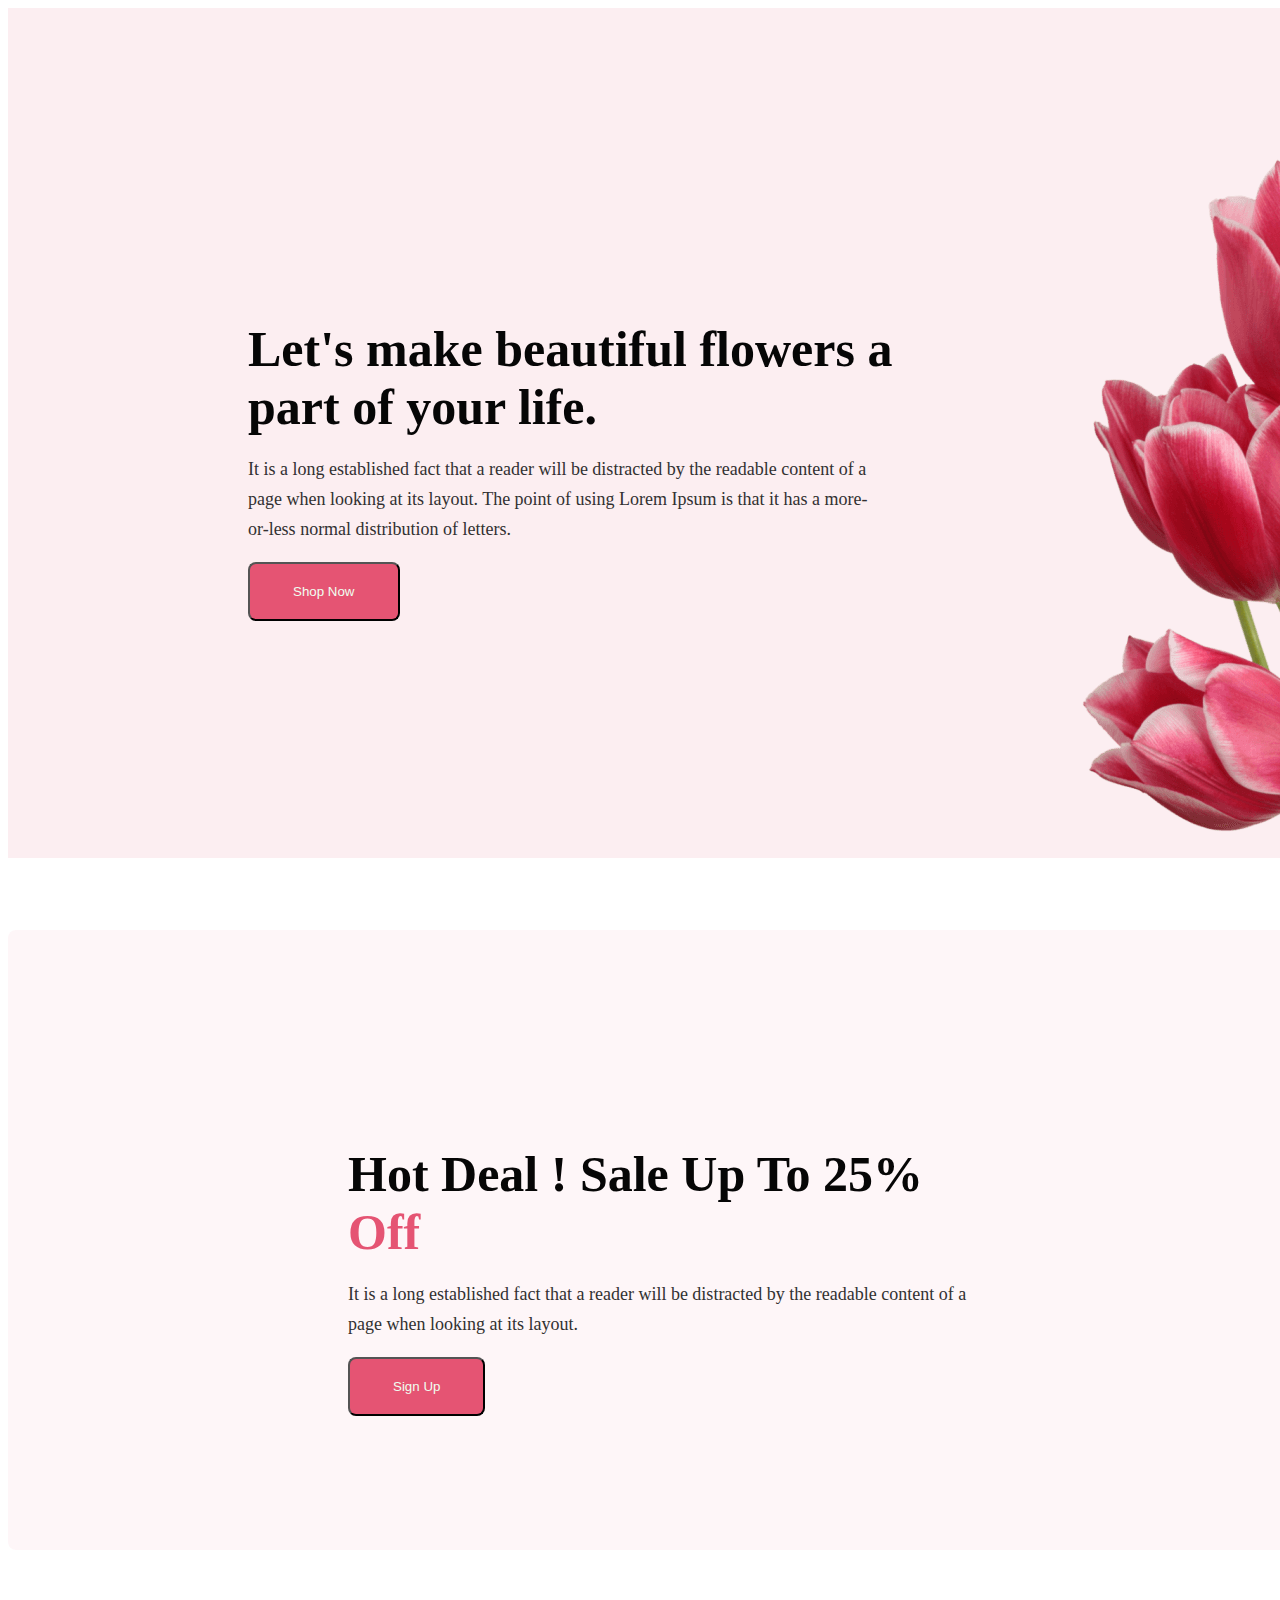
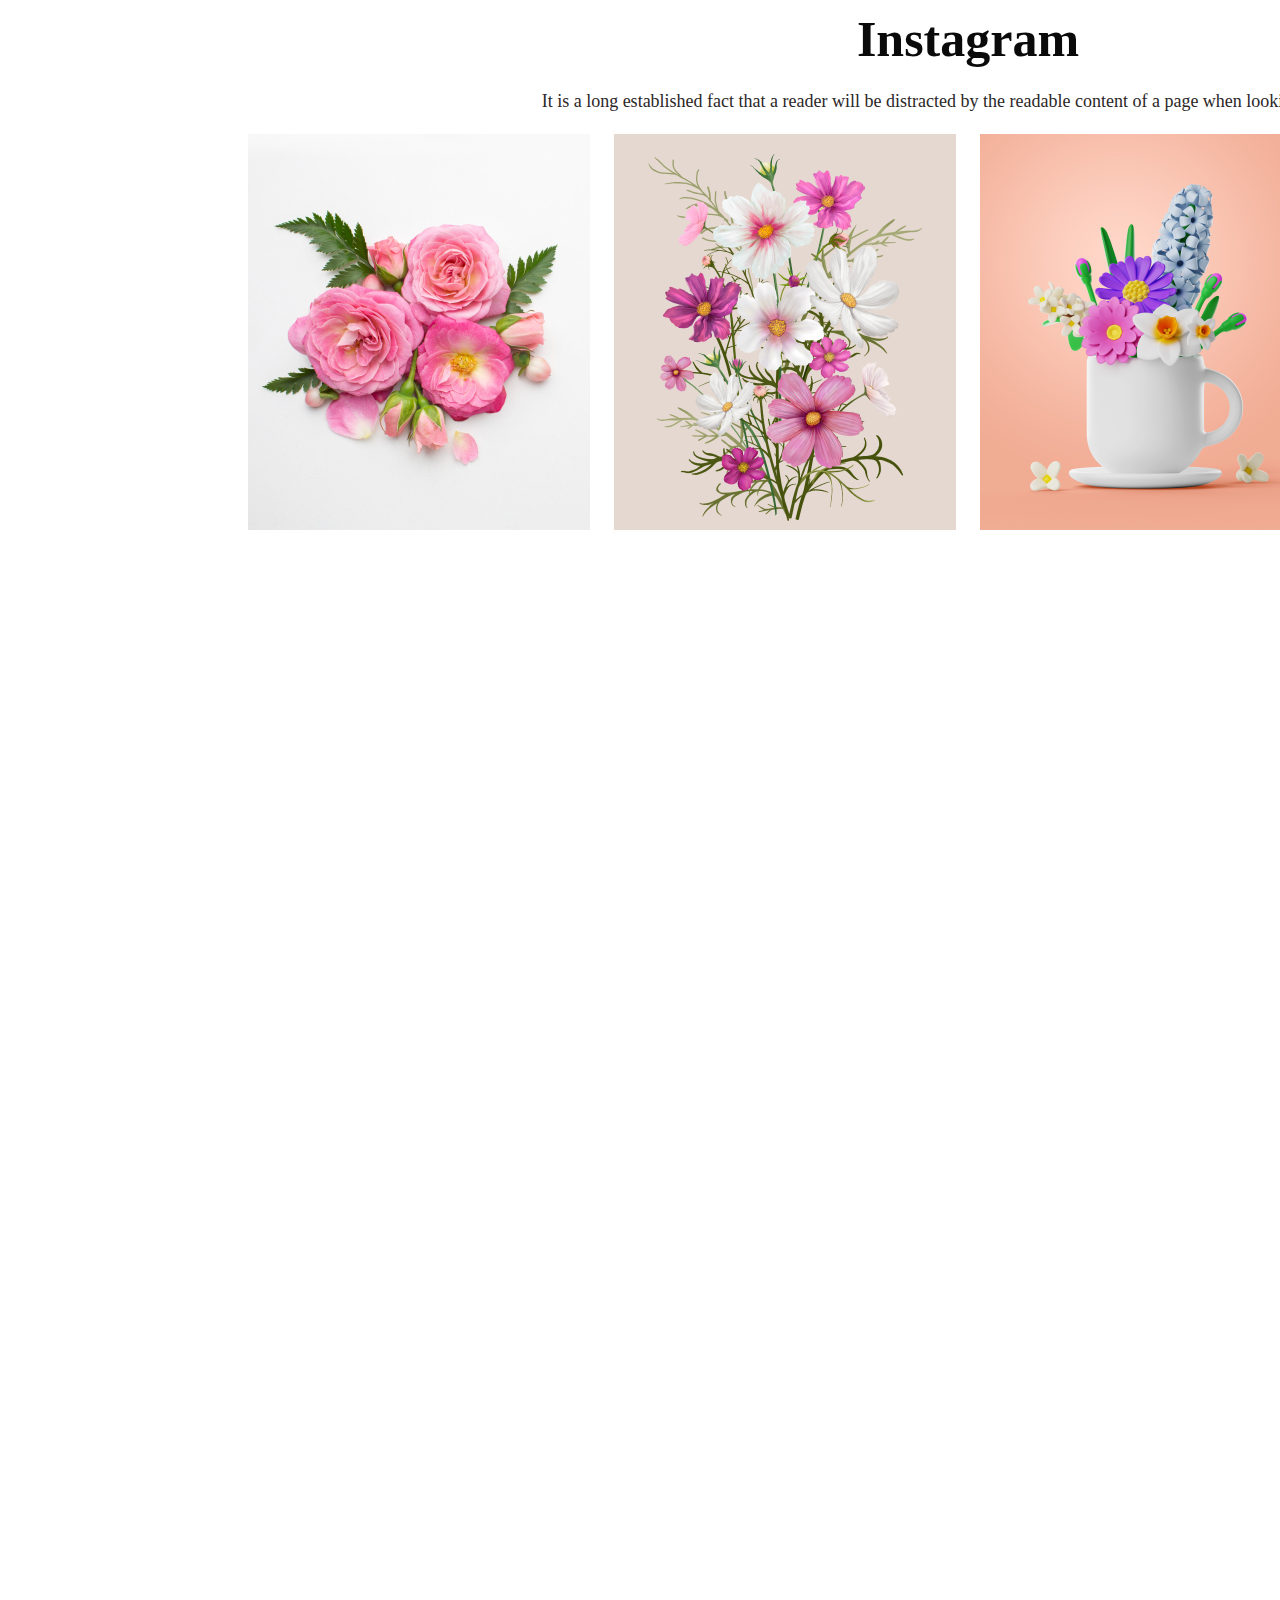
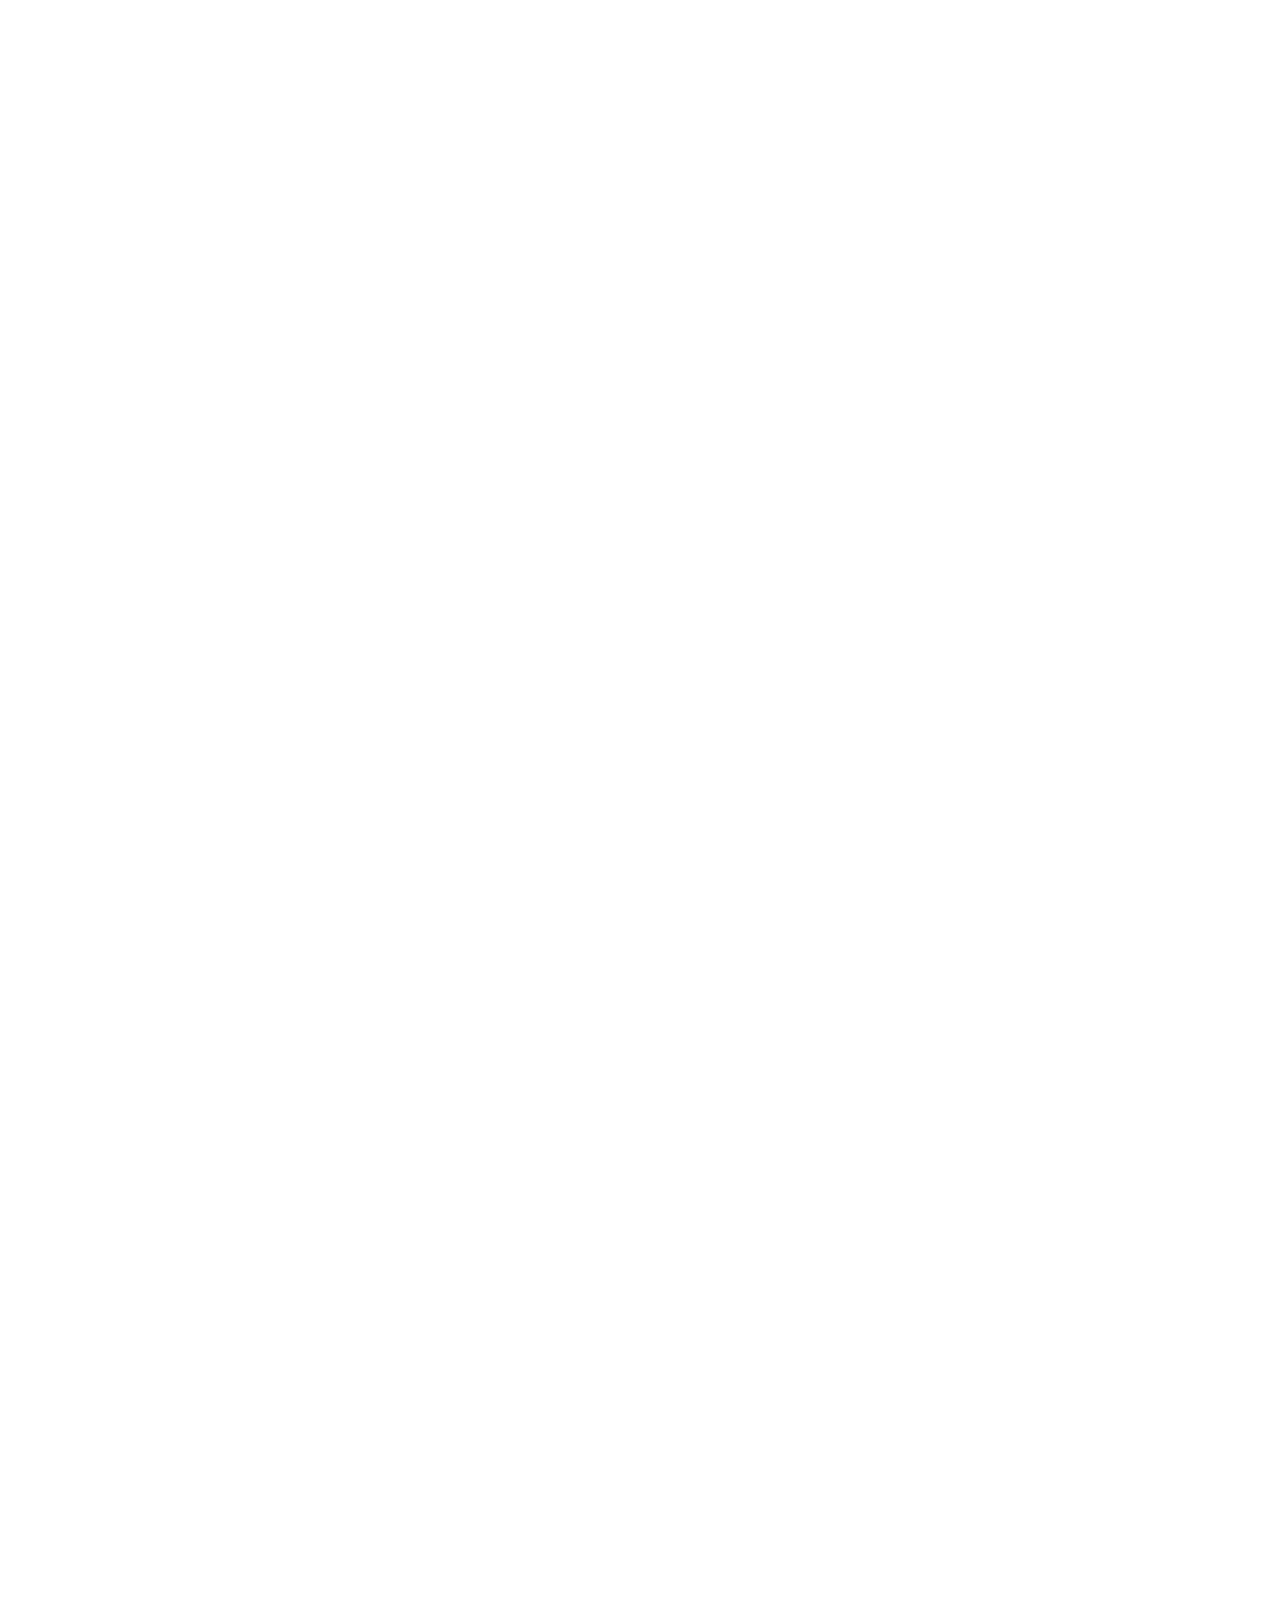
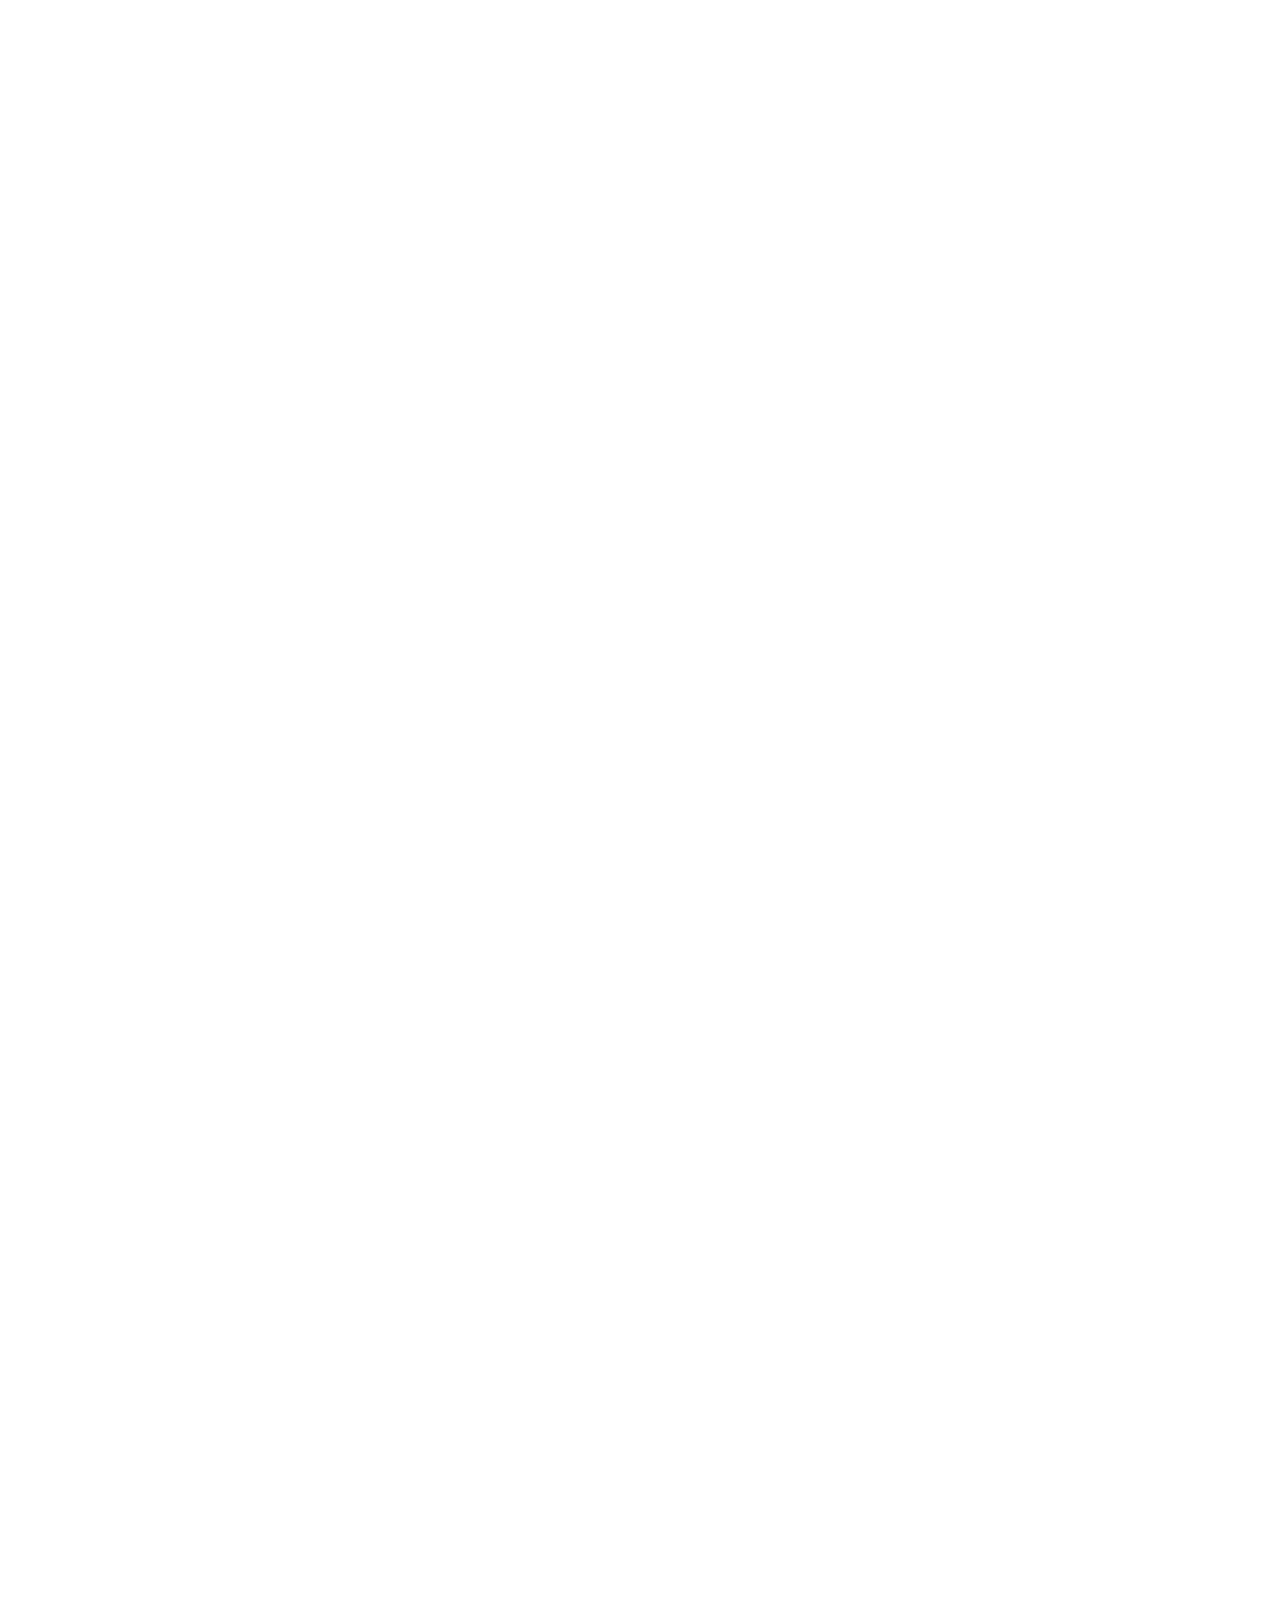
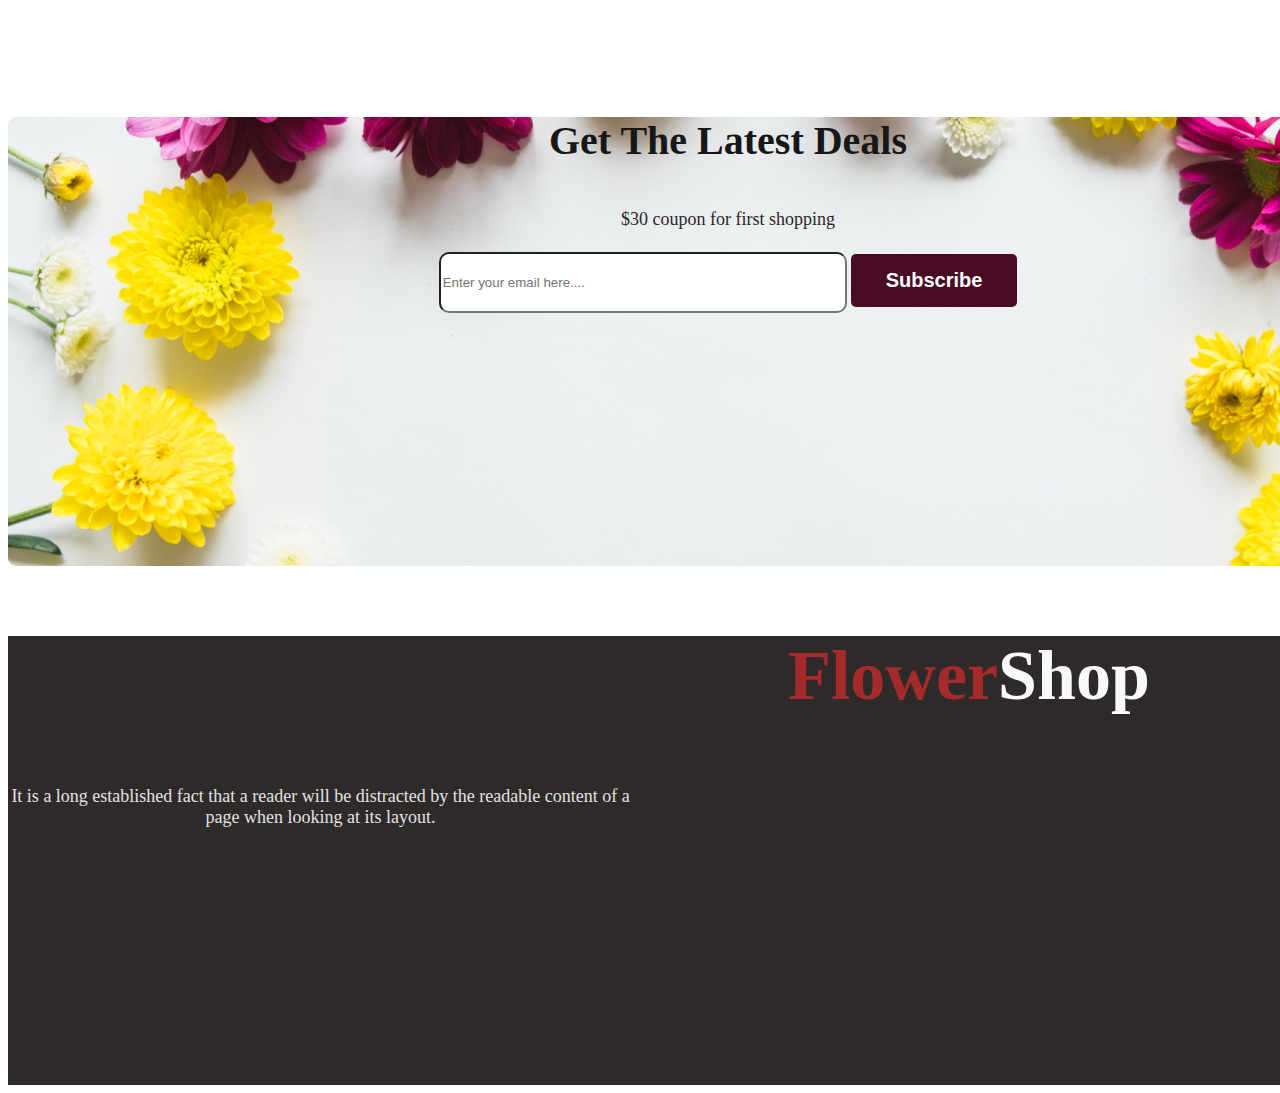
==== commit a03bee62: "first commit" ====
--- a/index.html
+++ b/index.html
@@ -18,7 +18,7 @@
 <div class="banner-conten">
     <h2 class="banner-taitel">Let's make beautiful flowers a part of your life.</h2>
 <p class="pragraph">It is a long established fact that a reader will be distracted by the readable content of a page when looking at its layout. The point of using Lorem Ipsum is that it has a more-or-less normal distribution of letters.</p>
-<button class="btn"> Shop Now </button>
+<button class="btn"> <span style="color:honeydew;">Shop Now</span></button>
 </div>
 <div>
     <img class="pic" src="imagas/pngwing 10.png" all="">
@@ -32,9 +32,9 @@
 <section class="header-name">
     <div class="main">
         <div class="banner-conten">
-            <h2 class="banner-taitel">Hot Deal ! Sale Up To 25% Off</h2>
+            <h2 class="banner-taitel">Hot Deal ! Sale Up To 25% <span style="color:#E55473 ;">Off</span></h2>
         <p class="pragraph">It is a long established fact that a reader will be distracted by the readable content of a page when looking at its layout.</p>
-        <button class="btn"> Sign Up </button>
+        <button class="btn"> <span style="color: honeydew;">Sign Up</span></button>
         </div>
     </div>
         <div>
@@ -44,7 +44,7 @@
 <br>
 <section class="desing"> 
     <div class=" thim">
-        <h3 class="section-title">Instagram</h3>
+        <h2 class="section-title">Instagram</h2>
         <p id="what-i-do-description" class="section-description">It is a long established fact that a reader will be distracted by the readable content of a page when looking at its layout.
         </p>
 </div>
@@ -71,8 +71,10 @@
         <h3 class="style-main">Get The Latest Deals</h3>
         <p id="what-i-do-description" class="section-description">$30 coupon for first shopping
              </p>
+        <div class="senter">
                 <input class="bton-primary" type="email"name="" placeholder="Enter your email here...."id="">
         <input class="Subscribe" type="submit"value="Subscribe" >
+        </div>
             </div>
     </section>
 </section>
@@ -82,7 +84,7 @@
 </main>
 
 <footer class="main-footer">
-<h3 class="FlowerShop">FlowerShop</h3>
+<h3 class="FlowerShop"><span style="color: brown;">Flower</span>Shop</h3>
 <p class="content">It is a long established fact that a reader will be distracted by the readable content of a page when looking at its layout.</p>
 </footer>
 
--- a/style/style.css
+++ b/style/style.css
@@ -2,7 +2,7 @@
 .header{
     width: 1920px;
     height: 850px;
-    background:#6ca2b0;
+    background:#E554731A;
 }
 .banner {
     padding:40px 240px 0px 240px;
@@ -21,7 +21,7 @@
     flex-direction: column;
     color: #060606;
     font-family: Lato;
-    font-size: 80px;
+    font-size: 50px;
     font-weight: 800;
     margin-bottom: 0px;
 }
@@ -50,6 +50,7 @@
     display:flex;
     align-items:center;
     justify-content:space-between;
+    margin-left: 300px;
 }
   
 
@@ -68,6 +69,7 @@
 .pngwing{
     width: 318px;
 height: 420px;
+margin-right: 300px;
 }
 
 
@@ -137,15 +139,15 @@
 }
 
 .section-title {
-    color: #181818;
-    text-align: center;
-    font-size: 35px;
+    color: #0b0a0a;
+    text-align: center;
+    font-size: 50px;
     font-weight: 700;
     margin-bottom: 0px;
 
 }
 .section-description {
-    color: #757575;
+    color: #918d8d;
     text-align: center;
     font-size: 18px;
    gap: 50px;
@@ -160,9 +162,10 @@
 
 
 .main-style{
+    margin-top: 200px;
+    text-align: center;
     width: 1440px;
 height: 449px;
-flex-shrink: 0;
 border-radius: 8px;
 background-image: url('../flower asset/Rectangle\ 9.png');
 }
@@ -177,7 +180,7 @@
     
 }
 #what-i-do-description{
-    color:#E55473;
+    color:#2b2727;
     text-align: center;
     font-family: Lato;
     font-size: 18px;
@@ -189,12 +192,12 @@
     width: 400px;
     height: 55px;
     border-radius: 10px;
-    background: #827373;
+    background: #fff;
     margin-right: auto;
 }
 .Subscribe{
     border-radius: 5px;
-background: #fd6e0a;
+background: #480d25;
 border: 0;
 color: white;
 font-size: 20px;
@@ -205,25 +208,30 @@
 
 .main-footer{
    text-align: center;
-    width: 1922px;
-    height: 449px;
-    flex-shrink: 0;
-    background: #111010;
-}
+   width: 1922px;
+   height: 449px;
+    background: #2f2a2a;
+   
+}
+
 .FlowerShop{
-    color: #E55473;
-    font-family: Lato;
-    font-size: 48px;
+    color: #f9f9f9;
+    font-family: Lato;
+    font-size: 70px;
   text-align: center;
-    font-weight: 800;
+    font-weight:;
 }
 .content{
     text-align: center;
     display: flex;
     width: 625px;
-    color: rgba(181, 21, 21, 0.9);
+    margin-right: 440px;
+    color:#e2e2e2;
 
 font-family: Lato;
 font-size: 18px;
 
+}
+.senter{
+    text-align: center;
 }